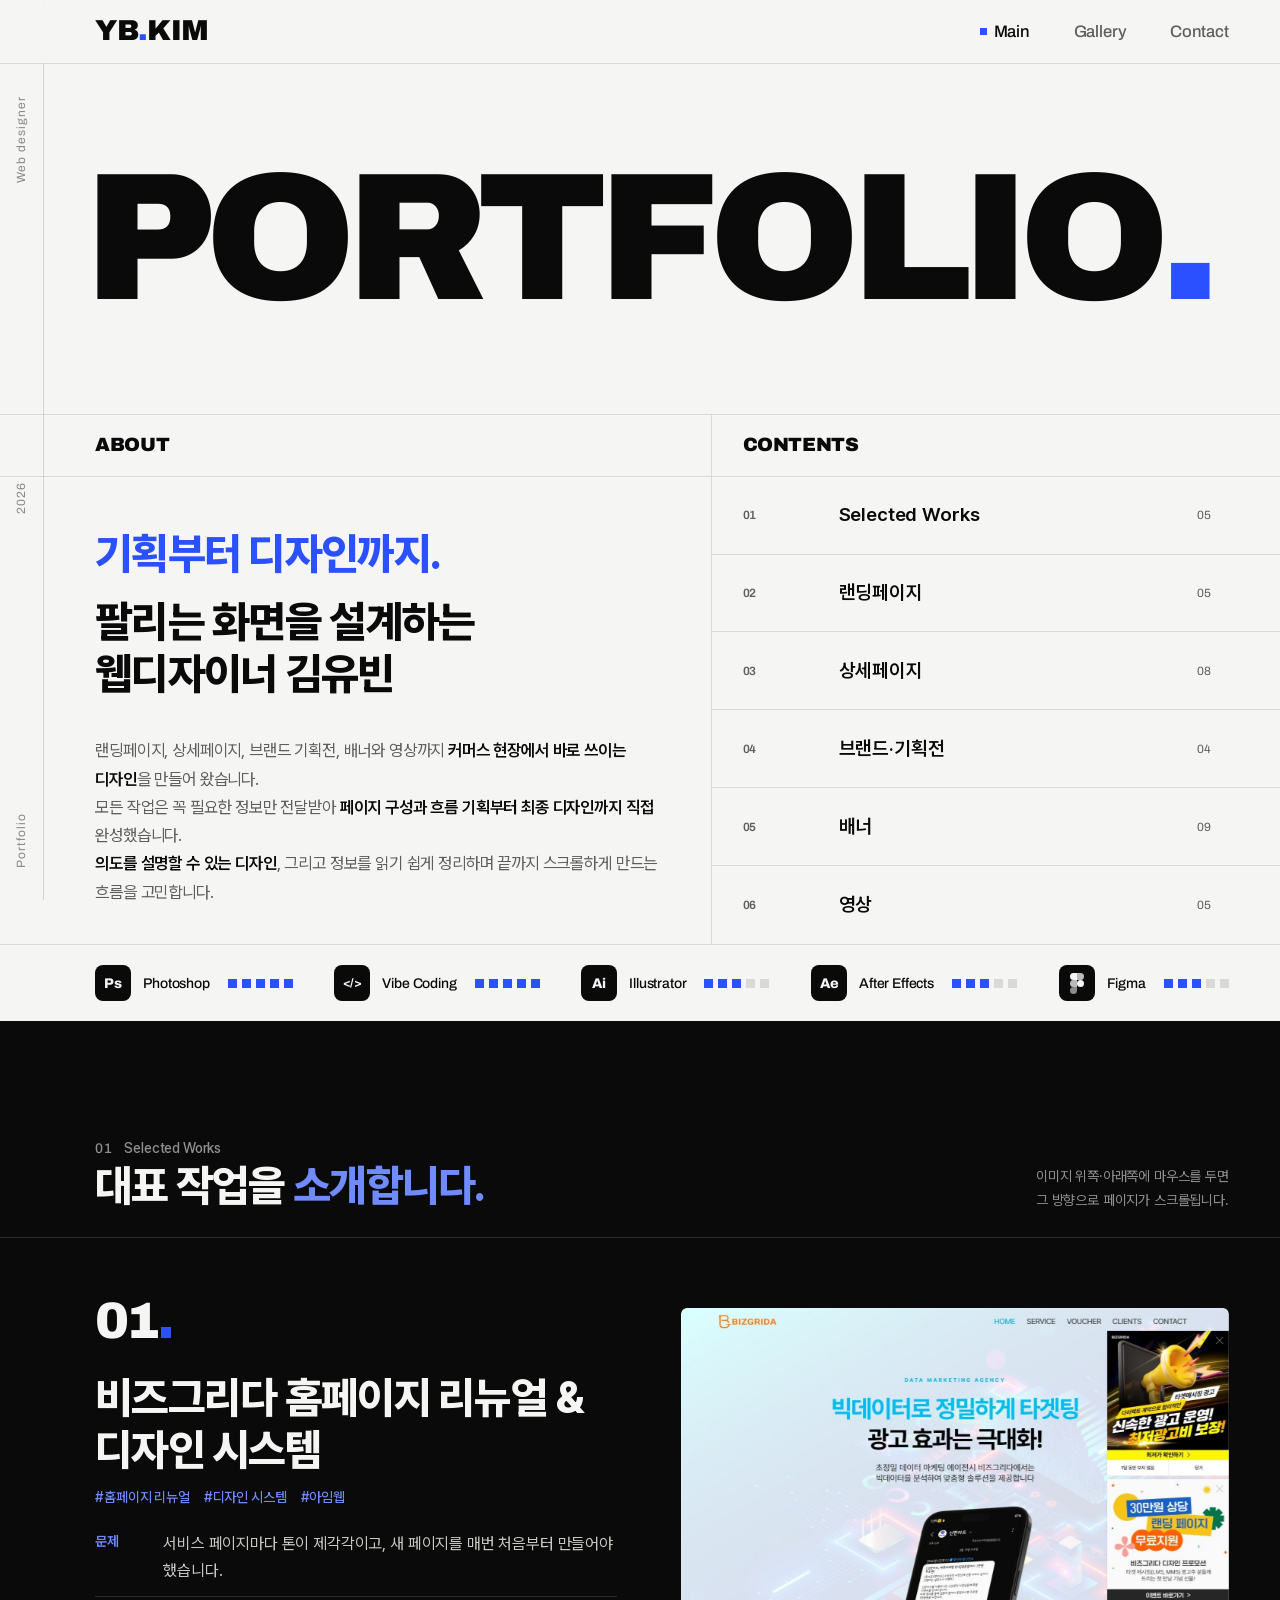
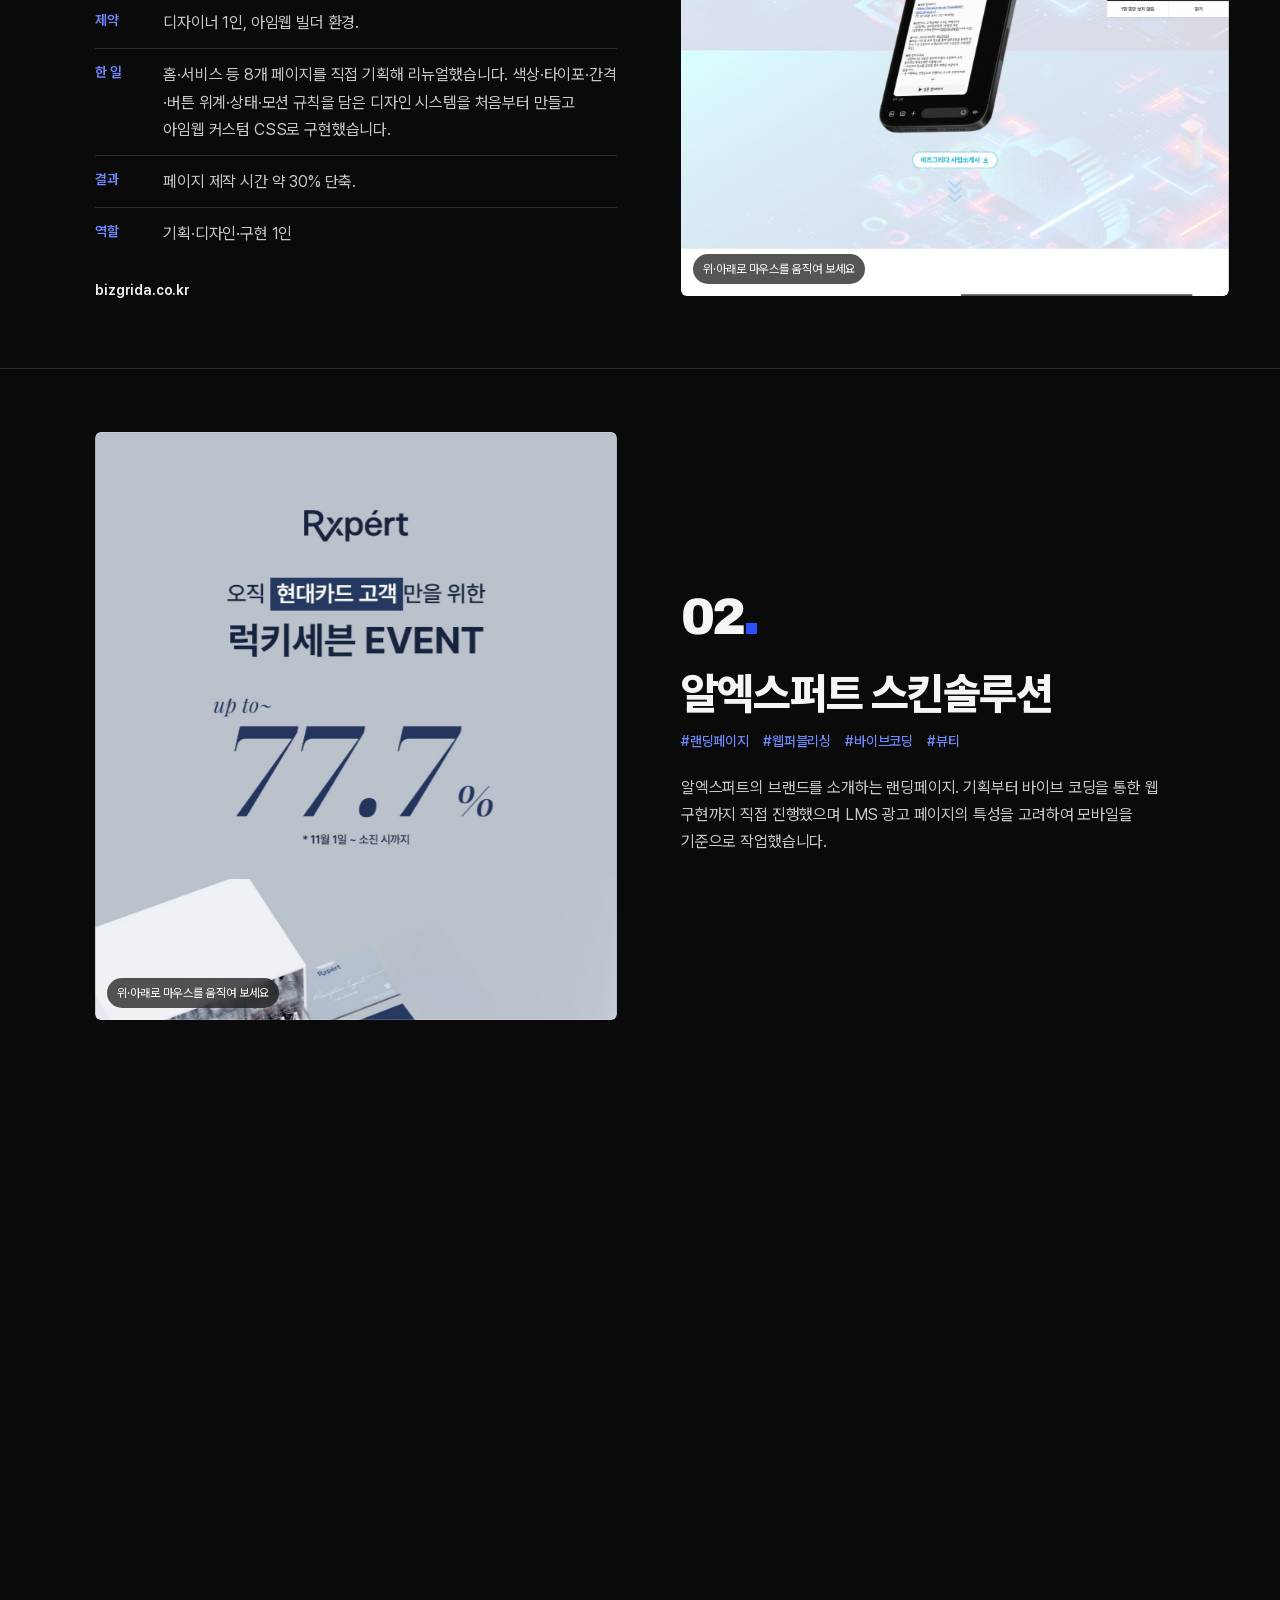
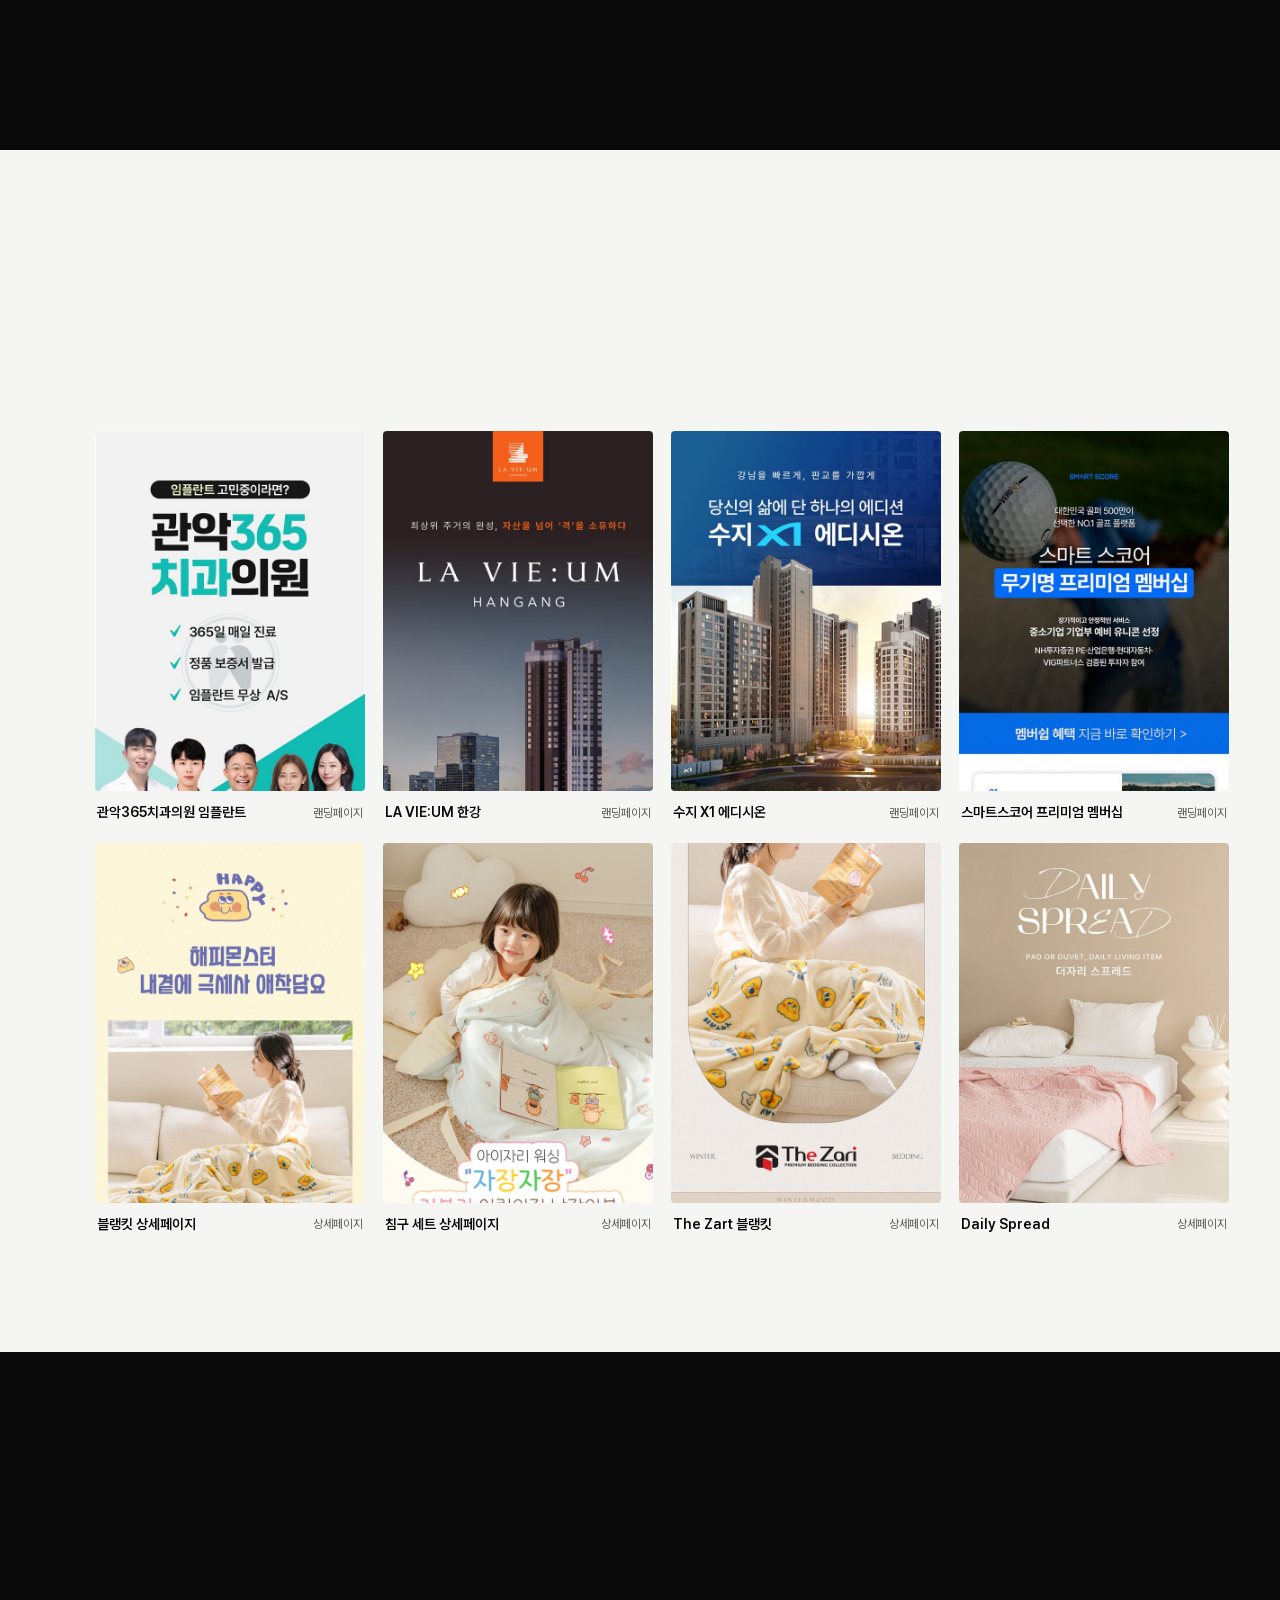
==== index.html @ 86c72599 "Allerbric description edit Co-Authored-By: Claude Opus 5.5 <noreply@anthropic.com>" ====
<!doctype html>
<html lang="ko">
<head>
  <meta charset="utf-8">
  <meta name="viewport" content="width=device-width, initial-scale=1">
  <title>김유빈 포트폴리오</title>
  <meta name="description" content="웹디자이너 김유빈의 포트폴리오 — 상세페이지, 기획전, 브랜드 캠페인, 영상">
  <link rel="preconnect" href="https://fonts.googleapis.com">
  <link rel="preconnect" href="https://fonts.gstatic.com" crossorigin>
  <link href="https://fonts.googleapis.com/css2?family=Archivo:wght@500;600;800;900&display=swap" rel="stylesheet">
  <link rel="stylesheet" href="css/style.css?v=20261110090901">
</head>
<body>
  <div class="side" aria-hidden="true">
    <span>Web designer</span>
    <span data-year>2026</span>
    <span>Portfolio</span>
  </div>

  <header class="hd wrap">
    <a class="logo" href="index.html">YB<i>.</i>KIM</a>
    <nav class="nav">
      <a href="index.html" aria-current="page">Main</a>
      <a href="gallery.html">Gallery</a>
      <a href="contact.html">Contact</a>
    </nav>
  </header>

  <main>
    <section class="hero wrap">
      <h1 class="hero-word">PORTFOLIO<span class="dot">.</span></h1>
      <div class="hero-foot">
        <div class="intro">
          <p class="col-head">ABOUT</p>
          <h2 class="intro-name"><span class="hl intro-lead">기획부터 디자인까지.</span>팔리는 화면을 설계하는<br>웹디자이너 김유빈</h2>
          <p class="intro-text"><span class="ln">랜딩페이지, 상세페이지, 브랜드 기획전, 배너와 영상까지 <br class="m-br"><strong>커머스 현장에서 바로 쓰이는 디자인</strong>을 만들어 왔습니다.</span><span class="ln ln-gap">모든 작업은 꼭 필요한 정보만 전달받아 <br class="m-br"><strong>페이지 구성과 흐름 기획부터 최종 디자인까지 직접</strong> 완성했습니다.</span><span class="ln ln-gap"><strong>의도를 설명할 수 있는 디자인</strong>, 그리고 정보를 읽기 쉽게 정리하며 <br class="m-br">끝까지 스크롤하게 만드는 흐름을 고민합니다.</span></p>
        </div>
        <nav class="contents" aria-label="목차">
          <h2 class="col-head">CONTENTS</h2>
          <ol>
            <li><a href="#works"><span class="n">01</span><span class="t">Selected Works</span><span class="c" data-count="featured">04</span></a></li>
            <li><a href="gallery.html#landing"><span class="n">02</span><span class="t">랜딩페이지</span><span class="c" data-count="landing">05</span></a></li>
            <li><a href="gallery.html#detail"><span class="n">03</span><span class="t">상세페이지</span><span class="c" data-count="detail">08</span></a></li>
            <li><a href="gallery.html#brand"><span class="n">04</span><span class="t">브랜드·기획전</span><span class="c" data-count="brand">07</span></a></li>
            <li><a href="gallery.html#banner"><span class="n">05</span><span class="t">배너</span><span class="c" data-count="banner">09</span></a></li>
            <li><a href="gallery.html#video"><span class="n">06</span><span class="t">영상</span><span class="c" data-count="video">05</span></a></li>
          </ol>
        </nav>
      </div>
      <ul class="skills" aria-label="역량">
        <li>
          <span class="sk-icon">Ps</span>
          <span class="sk-name">Photoshop</span>
          <span class="sk-dots" role="img" aria-label="5점 만점에 5점" data-level="5"></span>
        </li>
        <li>
          <span class="sk-icon sk-code" aria-hidden="true">&lt;/&gt;</span>
          <span class="sk-name">Vibe Coding</span>
          <span class="sk-dots" role="img" aria-label="5점 만점에 5점" data-level="5"></span>
        </li>
        <li>
          <span class="sk-icon">Ai</span>
          <span class="sk-name">Illustrator</span>
          <span class="sk-dots" role="img" aria-label="5점 만점에 3점" data-level="3"></span>
        </li>
        <li>
          <span class="sk-icon">Ae</span>
          <span class="sk-name">After Effects</span>
          <span class="sk-dots" role="img" aria-label="5점 만점에 3점" data-level="3"></span>
        </li>
        <li>
          <span class="sk-icon sk-figma" aria-hidden="true"><svg viewBox="0 0 38 57" width="14" height="21" fill="currentColor"><path d="M19 28.5a9.5 9.5 0 1 1 19 0 9.5 9.5 0 0 1-19 0z"/><path fill-opacity=".55" d="M0 47.5A9.5 9.5 0 0 1 9.5 38H19v9.5a9.5 9.5 0 1 1-19 0z"/><path fill-opacity=".75" d="M19 0v19h9.5a9.5 9.5 0 1 0 0-19H19z"/><path d="M0 9.5A9.5 9.5 0 0 0 9.5 19H19V0H9.5A9.5 9.5 0 0 0 0 9.5z"/><path fill-opacity=".75" d="M0 28.5A9.5 9.5 0 0 0 9.5 38H19V19H9.5A9.5 9.5 0 0 0 0 28.5z"/></svg></span>
          <span class="sk-name">Figma</span>
          <span class="sk-dots" role="img" aria-label="5점 만점에 3점" data-level="3"></span>
        </li>
      </ul>
    </section>

    <section class="works dark wrap" id="works">
      <div class="works-head">
        <div>
          <p class="label"><span class="en">01</span>Selected Works</p>
          <h2 class="title">대표 작업을 <span class="hl">소개합니다.</span></h2>
        </div>
        <p>이미지 위쪽·아래쪽에 마우스를 두면<br>그 방향으로 페이지가 스크롤됩니다.</p>
      </div>
      <div id="featured"></div>
    </section>

    <section class="more wrap">
      <div class="more-head">
        <div>
          <p class="label"><span class="en">02</span>More Works</p>
          <h2 class="title"><span class="hl">더 많은</span> 작업</h2>
        </div>
        <a class="link-arrow" href="gallery.html">갤러리 전체 보기</a>
      </div>
      <div class="grid" id="more-grid"></div>
    </section>
  </main>

  <footer class="ft dark wrap">
    <p class="label"><span class="en">03</span>Contact</p>
    <p class="ft-word"><a href="contact.html">LET'S TALK<span class="hl">.</span></a></p>
    <div class="ft-row">
      <span>© <span data-year>2026</span> Kim Yubin</span>
      <span><a href="mailto:hatbean0205@naver.com">hatbean0205@naver.com</a> ｜ <a href="tel:01079370994">010-7937-0994</a></span>
    </div>
  </footer>

  <script src="js/works.js?v=20261110090901"></script>
  <script src="js/main.js?v=20261110090901"></script>
</body>
</html>
---- css/style.css ----
/* ─────────────────────────────────────────
   YB.KIM Portfolio
   ───────────────────────────────────────── */
:root {
  --paper: #f5f5f4;
  --paper-2: #e8e8e7;
  --ink: #0a0a0a;
  --ink-2: #5e5e5e;
  --line: #d9d9d7;
  --dark: #0a0a0a;
  --dark-2: #1a1a1a;
  --dark-line: #2c2c2c;
  --on-dark: #f5f5f4;
  --on-dark-2: #8f8f8f;
  --accent: #2b50ff;      /* 파랑: 배경·도형 */
  --accent-ink: #2b50ff;  /* 파랑: 밝은 바탕 위 글자 */
  --accent-lt: #6f8bff;   /* 파랑: 검정 바탕 위 글자 */
  --on-accent: #ffffff;

  --gutter: clamp(16px, 4vw, 56px);
  --side: 44px; /* 세로 라벨 영역 */
  --max: 1440px;

  /* 글자 크기 9단계 (Display는 .hero-word가 화면 폭에 맞춤) */
  --fs-d2: clamp(44px, 10vw, 160px);  /* Display 2: 갤러리·컨택 타이틀, 푸터 */
  --fs-h1: clamp(32px, 3.4vw, 48px);  /* H1: 소개 문구, 대표작 제목, 컨택 문구 */
  --fs-h2: clamp(24px, 2.4vw, 32px);  /* H2: 섹션 타이틀 */
  --fs-h3: clamp(18px, 1.5vw, 20px);  /* H3: 목차 제목, 연락처 값, 로고 */
  --fs-bl: clamp(16px, 1.3vw, 18px);  /* Body L: 메뉴, 갤러리 탭 */
  --fs-b: 16px;                       /* Body: 본문 */
  --fs-s: 14px;                       /* Small: 카드 제목, 목차, 역량, 버튼, 태그 */
  --fs-c: 12px;                       /* Caption: 라벨, 카테고리, 번호, 배지 */

  --f-ko: 'Pretendard Variable', 'Pretendard Local', Pretendard, -apple-system, 'Apple SD Gothic Neo', 'Malgun Gothic', sans-serif;
  --f-en: 'Archivo', 'Pretendard Variable', sans-serif;
}

@font-face {
  font-family: 'Pretendard Local';
  src: url('../assets/fonts/PretendardVariable.woff2') format('woff2-variations');
  font-weight: 45 920;
  font-display: swap;
}

*, *::before, *::after { box-sizing: border-box; }
html { -webkit-text-size-adjust: 100%; scroll-behavior: smooth; }
body {
  margin: 0;
  background: var(--paper);
  color: var(--ink);
  font-family: var(--f-ko);
  font-size: var(--fs-b);
  line-height: 1.7;
  letter-spacing: -0.01em;
  word-break: keep-all;
  -webkit-font-smoothing: antialiased;
  overflow-x: hidden;
}
img, video { display: block; max-width: 100%; }
a { color: inherit; text-decoration: none; }
button { font: inherit; color: inherit; background: none; border: 0; padding: 0; cursor: pointer; }
::selection { background: var(--accent); color: var(--on-accent); }

.en { font-family: var(--f-en); }
.hl { color: var(--accent-ink); }
.dark .hl, .is-dark .hl { color: var(--accent-lt); }

/* ── 세로 사이드 라벨 ── */
.side {
  position: fixed; top: 0; bottom: 0; left: 0; width: var(--side);
  display: flex; flex-direction: column; justify-content: space-between; align-items: center;
  padding: 96px 0 32px;
  font-family: var(--f-en); font-size: var(--fs-c); letter-spacing: .08em; color: #8a8984;
  border-right: 1px solid rgba(138, 137, 132, .3);
  z-index: 40; pointer-events: none;
}
.side span { writing-mode: vertical-rl; transform: rotate(180deg); white-space: nowrap; }
@media (max-width: 900px) { .side { display: none; } :root { --side: 0px; } }

.wrap { padding-left: calc(var(--side) + var(--gutter)); padding-right: var(--gutter); overflow-x: clip; }
.hd.wrap { overflow-x: visible; }

/* ── 헤더 ── */
.hd {
  position: sticky; top: env(safe-area-inset-top, 0px); z-index: 50;
  display: flex; align-items: center; justify-content: space-between;
  height: 64px;
  background: color-mix(in srgb, var(--paper) 86%, transparent);
  backdrop-filter: blur(10px);
  border-bottom: 1px solid var(--line);
}
.logo { font-family: var(--f-en); font-weight: 900; font-size: calc(var(--fs-h3) * 1.5); line-height: 1; letter-spacing: -0.02em; }
.logo i { font-style: normal; color: var(--accent-ink); }
.nav { display: flex; gap: clamp(20px, 3.4vw, 48px); font-family: var(--f-en); font-size: var(--fs-bl); font-weight: 500; }
.nav a { display: inline-flex; align-items: center; gap: 7px; padding: 4px 0; color: var(--ink-2); transition: color .2s; }
.nav a:hover, .nav a[aria-current] { color: var(--ink); }
.nav a[aria-current]::before {
  content: ''; width: 7px; height: 7px; flex: none;
  border-radius: 0; background: var(--accent);
}

/* ── 공통 섹션 라벨 ── */
.label {
  display: flex; align-items: baseline; gap: 12px;
  font-size: var(--fs-s); font-weight: 500; color: var(--ink-2); margin: 0 0 2px;
}
.label .en { font-weight: 500; letter-spacing: .04em; }
.title { font-size: var(--fs-h1); font-weight: 800; line-height: 1.2; margin: 0; letter-spacing: -0.04em; }

/* ── HERO ── */
/* PORTFOLIO. 위 여백 = 아래(소개 구간) 여백 */
.hero { --hf-pad: clamp(56px, 8vw, 120px); --hf-pad-b: clamp(32px, 3vw, 48px); padding-top: var(--hf-pad); padding-bottom: 0; }
.hero-word {
  font-family: var(--f-en); font-weight: 900;
  /* 컨테이너 폭에 'PORTFOLIO.'가 꽉 차도록 */
  font-size: min(calc((100vw - var(--side) - 2 * var(--gutter)) / 6.25), 300px);
  line-height: .8; letter-spacing: -0.055em;
  margin: 0 0 0 -0.06em;
  white-space: nowrap;
}
.hero-word .dot { color: var(--accent); }
/* 역량 */
/* 히어로 맨 아래, 선은 화면 양끝까지 (wrap 여백만큼 바깥으로) */
.skills {
  list-style: none;
  margin: 0 calc(-1 * var(--gutter)) 0 calc(-1 * (var(--side) + var(--gutter)));
  padding: 20px var(--gutter) 20px calc(var(--side) + var(--gutter));
  display: flex; flex-wrap: wrap; justify-content: space-between; gap: 16px clamp(24px, 3vw, 48px);
  border-top: 1px solid var(--line);
}
.skills li { display: flex; align-items: center; gap: 12px; min-width: 0; }
.sk-icon {
  flex: none; width: 36px; height: 36px; border-radius: 8px;
  display: grid; place-items: center;
  font-family: var(--f-en); font-weight: 800; font-size: var(--fs-s); letter-spacing: -0.02em;
  background: var(--ink); color: var(--paper);
}
.sk-code { font-size: var(--fs-c); }
.sk-figma svg { width: 14px; height: 21px; }
.sk-name { font-family: var(--f-en); font-size: var(--fs-s); font-weight: 500; white-space: nowrap; }
.sk-dots { margin-left: 6px; display: flex; gap: 5px; }
.sk-dots i { width: 9px; height: 9px; border-radius: 0; background: var(--line); }
.sk-dots i.on { background: var(--accent); }
@media (max-width: 700px) {
  .skills { flex-direction: column; }
  .sk-dots { margin-left: auto; }
}

.hero-foot {
  --hf-gap: clamp(24px, 5vw, 80px);
  --hf-pad: clamp(56px, 8vw, 120px);
  --hf-pad-b: clamp(32px, 3vw, 48px);
  display: grid; grid-template-columns: 1.2fr 1fr; gap: var(--hf-gap);
  padding: var(--hf-pad) 0 var(--hf-pad-b);
}
.intro-name { font-size: var(--fs-h1); font-weight: 800; line-height: 1.2; letter-spacing: -0.04em; margin: 0 0 36px; }
.intro-name small { display: block; font-family: var(--f-en); font-size: .42em; font-weight: 500; letter-spacing: 0; color: var(--ink-2); margin-top: 8px; }
.intro p { margin: 0; max-width: 34em; color: var(--ink-2); }
/* About · Contents: 같은 제목, 같은 높이, 내용은 아래 정렬 */
.intro, .contents { display: flex; flex-direction: column; }
.intro .intro-name { margin-top: auto; }
.hero-foot .col-head {
  font-family: var(--f-en); font-weight: 900; font-size: var(--fs-h3); letter-spacing: -0.02em;
  margin: 0 0 clamp(32px, 4vw, 56px); padding-top: 14px; padding-bottom: 14px;
  border-top: 1px solid var(--line); border-bottom: 1px solid var(--line); color: var(--ink);
}
.hero-foot .intro .col-head { max-width: none; margin-left: calc(-1 * (var(--side) + var(--gutter))); padding-left: calc(var(--side) + var(--gutter)); margin-right: calc(-1 * var(--hf-gap)); }
.hero-foot .contents .col-head { margin-right: calc(-1 * var(--gutter)); padding-right: var(--gutter); margin-bottom: 0; }
.intro p strong { color: var(--ink); font-weight: 600; }
.intro-name .intro-lead { display: block; margin-bottom: 16px; }
.intro .intro-text { font-size: var(--fs-bl); line-height: 1.7; max-width: none; }
.intro-text .ln { display: block; }
.intro-text .m-br { display: none; }

.contents { align-self: stretch; position: relative; margin-bottom: calc(-1 * var(--hf-pad-b)); }
/* 두 칸 사이 세로선: 제목 줄 위 선부터 역량 줄 선까지 */
.contents::before {
  content: ""; position: absolute; top: 0; bottom: 0;
  left: calc(-1 * var(--hf-gap) / 2); border-left: 1px solid var(--line);
}
/* 목차는 제목 줄 바로 아래부터 역량 줄까지 칸을 꽉 채움 */
.contents ol { list-style: none; margin: 0 0 0 calc(-1 * var(--hf-gap) / 2); padding: 0; flex: 1; display: flex; flex-direction: column; }
.contents li { flex: 1; display: flex; }
.contents li a { flex: 1; }
.contents li:last-child a { border-bottom: 0; }
.contents li a {
  display: grid; grid-template-columns: 96px 1fr auto; align-items: center;
  padding: 14px 0 14px calc(var(--hf-gap) / 2); border-bottom: 1px solid var(--line);
  transition: padding .25s;
}
.contents li a:hover { padding-left: calc(var(--hf-gap) / 2 + 8px); }
.contents li a:hover .n { color: var(--accent-ink); }
.contents .n { font-family: var(--f-en); font-weight: 600; font-size: var(--fs-c); color: var(--ink-2); }
.contents .t { font-size: var(--fs-h3); font-weight: 600; }
.contents .c { font-family: var(--f-en); font-size: var(--fs-c); color: var(--ink-2); }

/* ── SELECTED WORKS (dark) ── */
.dark { background: var(--dark); color: var(--on-dark); }
.dark .label { color: var(--on-dark-2); }
.works { padding-top: clamp(64px, 9vw, 128px); padding-bottom: clamp(64px, 9vw, 128px); }
.works-head { display: flex; justify-content: space-between; align-items: end; gap: 24px; margin-bottom: 24px; }
.works-head .title { color: var(--on-dark); }
.works-head p { margin: 0; color: var(--on-dark-2); font-size: var(--fs-s); text-align: right; }

.feat {
  display: grid; grid-template-columns: 1fr 1.05fr; gap: clamp(24px, 5vw, 88px); align-items: center;
  position: relative;
  padding: clamp(40px, 5vw, 64px) 0;
}
/* 구역 구분선: wrap 여백을 넘어 화면 양끝까지 */
.feat::before, .ft-row::before {
  content: ''; position: absolute; top: 0;
  left: calc(-1 * (var(--side) + var(--gutter))); right: calc(-1 * var(--gutter));
  border-top: 1px solid var(--dark-line);
}
.feat:nth-child(even) .feat-media { order: -1; }
/* 번호: PORTFOLIO. 와 같은 글꼴 + 파랑 네모 점 */
.feat-no {
  font-family: var(--f-en); font-weight: 900; font-size: clamp(40px, 4vw, 64px);
  line-height: .8; letter-spacing: -0.055em; color: var(--on-dark);
  margin-bottom: 30px;
}
.feat-no::after {
  content: ""; display: inline-block; width: .2em; height: .2em; margin-left: .06em;
  background: var(--accent);
}
.feat h3 { font-size: var(--fs-h1); font-weight: 800; line-height: 1.2; letter-spacing: -0.04em; margin: 0 0 10px; }
.feat-desc { margin: 0; color: #c9c8c2; max-width: 30em; }
/* 케이스 스터디: 항목 이름 + 내용 */
.case { margin: 0; max-width: 34em; }
.case > div { display: grid; grid-template-columns: 56px minmax(0, 1fr); gap: 12px; padding: 12px 0; border-top: 1px solid var(--dark-line); }
.case > div:first-child { border-top: 0; padding-top: 0; }
.case dt { font-size: var(--fs-s); font-weight: 600; color: var(--accent-lt); line-height: 1.7; }
.case dd { margin: 0; color: #c9c8c2; }
.case-link { margin-top: 20px; color: var(--on-dark); }
.feat-media.is-empty { cursor: default; }
.feat-media.is-empty::after { content: none; }
.tags { display: flex; flex-wrap: wrap; gap: 4px 14px; margin: 0 0 20px; padding: 0; list-style: none; }
.tags li { font-size: var(--fs-s); font-weight: 500; color: var(--accent-lt); }
.tags li::before { content: '#'; }
.btn-view {
  display: inline-flex; align-items: center; gap: 10px;
  font-family: var(--f-en); font-weight: 600; font-size: var(--fs-s);
  padding: 12px 20px; border-radius: 99px;
  background: var(--on-dark); color: var(--dark);
  transition: background .2s, gap .2s;
}
.btn-view:hover { background: var(--accent); color: var(--on-accent); gap: 16px; }

/* 긴 상세페이지 미리보기: 마우스 위치에 따라 위/아래로 스크롤 (main.js) */
.feat-media {
  position: relative; display: block; width: 100%;
  height: clamp(420px, 46vw, 660px);
  overflow: hidden; border-radius: 6px;
  background: var(--dark-2);
  cursor: zoom-in;
}
/* 어두운 작업도 검정 배경과 구분되게 얇은 테두리 */
.feat-media::before {
  content: ''; position: absolute; inset: 0; z-index: 1; pointer-events: none;
  border: 1px solid rgba(255, 255, 255, .16); border-radius: inherit;
}
.feat-media img { width: 100%; height: auto; will-change: transform; }
.feat-media::after {
  content: '위·아래로 마우스를 움직여 보세요';
  position: absolute; left: 12px; bottom: 12px;
  font-size: var(--fs-c); padding: 5px 10px; border-radius: 99px;
  background: rgba(20, 20, 20, .72); color: #fff; backdrop-filter: blur(4px);
  transition: opacity .3s;
}
.feat-media:hover::after { opacity: 0; }
@media (hover: none) { .feat-media::after { content: '탭해서 전체 보기'; } }

/* ── 갤러리 미리보기 / 공통 그리드 ── */
.more { padding-top: clamp(64px, 9vw, 120px); padding-bottom: clamp(64px, 9vw, 120px); }
/* 대표 작업과 같은 리듬: 제목 → 24px → 화면 끝까지 선 → 콘텐츠 */
.more-head { position: relative; display: flex; justify-content: space-between; align-items: end; gap: 24px; padding-bottom: 24px; margin-bottom: clamp(40px, 5vw, 64px); }
.more-head::after {
  content: ''; position: absolute; bottom: 0;
  left: calc(-1 * (var(--side) + var(--gutter))); right: calc(-1 * var(--gutter));
  border-top: 1px solid var(--line);
}
.link-arrow { display: inline-flex; gap: 8px; font-size: var(--fs-s); font-weight: 600; white-space: nowrap; transition: color .2s; }
.link-arrow:hover { color: var(--accent-ink); }

.grid { display: grid; grid-template-columns: repeat(4, minmax(0, 1fr)); gap: clamp(10px, 1.4vw, 20px); }
@media (max-width: 1100px) { .grid { grid-template-columns: repeat(3, minmax(0, 1fr)); } }
@media (max-width: 700px) { .grid { grid-template-columns: repeat(2, minmax(0, 1fr)); } .card-meta span { display: none; } }

.card { display: block; text-align: left; width: 100%; }
.card-img {
  position: relative; aspect-ratio: 3 / 4; overflow: hidden; border-radius: 4px;
  background: var(--paper-2);
}
.card-img img { width: 100%; height: 100%; object-fit: cover; object-position: top; transition: transform .6s cubic-bezier(.2, .7, .2, 1); }
.card.is-video .card-img img { object-position: center; }
.card:hover .card-img img { transform: scale(1.04); }
.card-play {
  position: absolute; inset: 0; margin: auto; width: 54px; height: 54px; border-radius: 50%;
  display: grid; place-items: center; background: var(--accent); color: var(--on-accent);
}
.card-play svg { width: 18px; margin-left: 3px; }
.card-meta { display: flex; justify-content: space-between; gap: 8px; padding: 10px 2px 0; font-size: var(--fs-s); }
.card-meta b { font-weight: 600; overflow: hidden; text-overflow: ellipsis; white-space: nowrap; }
.card-meta span { color: var(--ink-2); white-space: nowrap; font-size: var(--fs-c); align-self: center; }

/* ── 페이지 타이틀 (갤러리/컨택) ── */
.page-hd { display: flex; flex-wrap: wrap; justify-content: space-between; align-items: flex-end; gap: 16px 24px; padding-top: clamp(40px, 6vw, 80px); padding-bottom: 24px; border-bottom: 1px solid var(--line); }
.page-word {
  font-family: var(--f-en); font-weight: 900;
  font-size: var(--fs-d2); line-height: .82; letter-spacing: -0.055em;
  margin: 0 0 0 -0.05em; white-space: nowrap;
}
.page-word .dot { color: var(--accent); }
.page-sub { display: flex; gap: 24px; font-size: var(--fs-s); line-height: 1.2; color: var(--ink-2); }

/* ── 필터 ── */
.filters {
  position: sticky; top: calc(64px + env(safe-area-inset-top, 0px)); z-index: 30;
  padding-top: 0; padding-bottom: 0;
  border-bottom: 1px solid var(--line); /* 화면 양끝까지 */
  background: color-mix(in srgb, var(--paper) 92%, transparent); backdrop-filter: blur(10px);
}
/* 밑줄 탭: 선은 콘텐츠 영역 끝까지 */
.tabs {
  display: flex;
  overflow-x: auto; scrollbar-width: none;
}
.tabs::-webkit-scrollbar { display: none; }
.tabs-inner { display: flex; gap: clamp(20px, 4vw, 48px); flex: 1 0 auto; }
.chip {
  position: relative; flex: none;
  padding: 10px 2px 13px;
  font-size: var(--fs-bl); font-weight: 400; color: #a3a3a1;
  transition: color .2s;
}
.chip::after {
  content: ''; position: absolute; left: 0; right: 0; bottom: -1px; height: 2px;
  background: var(--accent); transform: scaleX(0); transition: transform .25s;
}
.chip:hover { color: var(--ink); }
.chip[aria-pressed="true"] { color: var(--accent-ink); font-weight: 700; }
/* 선택된 탭: 앞에 파랑 네모점 */
.chip[aria-pressed="true"]::before { content: ""; display: inline-block; width: 7px; height: 7px; margin-right: 8px; vertical-align: middle; background: var(--accent); }
.chip[aria-pressed="true"]::after { transform: scaleX(1); }
.chip:focus-visible { outline: 2px solid var(--accent); outline-offset: 2px; border-radius: 2px; }
.gallery { padding-top: 28px; padding-bottom: clamp(64px, 9vw, 120px); }
.gallery .card { animation: rise .8s cubic-bezier(.2, .8, .2, 1) both; }
@keyframes rise { from { opacity: 0; transform: translateY(28px); } }

/* ── CONTACT ── */
.contact-body { display: grid; grid-template-columns: 1fr 1fr; gap: clamp(32px, 6vw, 96px); padding-top: clamp(48px, 7vw, 96px); padding-bottom: clamp(64px, 9vw, 128px); }
.contact-lead { font-size: var(--fs-h1); font-weight: 800; line-height: 1.2; letter-spacing: -0.04em; margin: 0 0 20px; }
.contact-list { list-style: none; margin: 0; padding: 0; border-top: 1px solid var(--ink); }
.contact-list li { display: grid; grid-template-columns: 96px 1fr auto; align-items: center; gap: 12px; padding: 20px 0; border-bottom: 1px solid var(--line); }
/* 목록 선도 화면 오른쪽 끝까지 (모바일은 양쪽 끝까지) */
.contents ol, .contact-list { margin-right: calc(-1 * var(--gutter)); }
.contents li a, .contact-list li { padding-right: var(--gutter); }
.contact-list .k { font-family: var(--f-en); font-size: var(--fs-c); color: var(--ink-2); }
.contact-list .v { font-size: var(--fs-h3); font-weight: 600; word-break: break-all; }
/* 목차와 같은 호버: 살짝 밀리고 파랑, 링크는 화살표 */
.contact-list li { transition: padding .25s; }
.contact-list li:hover { padding-left: 8px; }
.contact-list .k, .contact-list .v { transition: color .2s; }
.contact-list li:hover .k, .contact-list li:hover .v { color: var(--accent-ink); }
.contact-list a.v::after { content: " →"; opacity: 0; transition: opacity .25s; }
.contact-list li:hover a.v::after { opacity: 1; }
.copy {
  font-size: var(--fs-c); padding: 6px 12px; border-radius: 99px; border: 1px solid var(--line);
  transition: background .2s, border-color .2s;
}
.copy:hover { border-color: var(--ink); }
.copy.done { background: var(--accent); border-color: var(--accent); color: var(--on-accent); }

/* ── 푸터 ── */
.ft { padding-top: clamp(56px, 8vw, 112px); padding-bottom: 28px; }
.ft-word { font-family: var(--f-en); font-weight: 900; font-size: var(--fs-d2); line-height: .85; letter-spacing: -0.055em; margin: 0 0 0 -0.05em; white-space: nowrap; }
.ft-word a:hover { color: var(--accent-lt); }
.ft-row { position: relative; display: flex; flex-wrap: wrap; justify-content: space-between; gap: 12px 32px; margin-top: 40px; padding-top: 20px; font-size: var(--fs-c); color: var(--on-dark-2); }
.ft-row a:hover { color: var(--accent-lt); }

/* ── 뷰어 (전체 보기) ── */
.viewer {
  position: fixed; inset: 0; z-index: 100;
  display: none; flex-direction: column;
  background: rgba(10, 10, 10, .96); color: var(--on-dark);
}
.viewer.open { display: flex; }
.viewer-bar {
  flex: none; display: flex; align-items: center; justify-content: space-between; gap: 16px;
  height: 60px; padding: 0 var(--gutter); border-bottom: 1px solid var(--dark-line);
}
.viewer-title { font-weight: 600; overflow: hidden; text-overflow: ellipsis; white-space: nowrap; }
.viewer-title span { color: var(--on-dark-2); font-weight: 400; margin-left: 10px; font-size: var(--fs-c); }
.viewer-ctrl { display: flex; gap: 6px; flex: none; }
.viewer-ctrl button {
  width: 40px; height: 40px; border-radius: 50%; display: grid; place-items: center;
  border: 1px solid var(--dark-line); transition: background .2s, color .2s, border-color .2s;
}
.viewer-ctrl button:hover { background: var(--accent); border-color: var(--accent); color: var(--on-accent); }
.viewer-ctrl svg { width: 16px; height: 16px; }
.viewer-body { flex: 1; overflow-y: auto; overscroll-behavior: contain; padding: 32px var(--gutter) 64px; }
.viewer-body img { margin: 0 auto; width: 100%; max-width: min(860px, var(--nat, 860px)); height: auto; }
.viewer-body img + img { margin-top: 24px; }
.viewer-body img.is-long { max-width: min(380px, var(--nat, 380px)); cursor: zoom-in; }
.viewer-body img.is-long.zoomed { max-width: min(860px, var(--nat, 860px)); cursor: zoom-out; }
.viewer-body video { margin: auto; width: 100%; max-width: 1280px; max-height: calc(100vh - 140px); background: #000; }
.viewer-body.is-video { display: flex; align-items: center; }
.viewer-body.is-page { padding: 0; overflow: hidden; }
.viewer-body iframe { display: block; width: 100%; height: 100%; border: 0; background: #fff; }
body.lock { overflow: hidden; }

/* ── 인터랙션 ── */
/* 스크롤 진입 시 아래에서 올라오기 */
.motion [data-reveal] {
  opacity: 0; transform: translateY(28px);
  transition: opacity .8s ease, transform .9s cubic-bezier(.2, .8, .2, 1);
  transition-delay: var(--d, 0ms);
}
.motion [data-reveal].in { opacity: 1; transform: none; }
.motion .feat[data-reveal] .feat-media { clip-path: inset(12% 0 0 0 round 6px); transition: clip-path 1.1s cubic-bezier(.2, .8, .2, 1) .1s; }
.motion .feat[data-reveal].in .feat-media { clip-path: inset(0 0 0 0 round 6px); }

/* 역량 점: 나타날 때 하나씩 채워짐 */
.motion .skills[data-reveal] .sk-dots i.on { background: var(--line); transition: background .3s ease; }
.motion .skills[data-reveal].in .sk-dots i.on { background: var(--accent); transition-delay: calc(var(--i) * 110ms + 300ms); }
.motion .skills[data-reveal] .sk-icon { transition: transform .5s cubic-bezier(.3, 1.6, .5, 1); }
.skills li:hover .sk-icon { transform: rotate(-8deg) scale(1.08); }

/* 호버 규칙 통일: 글자는 파랑, 링크는 화살표가 나타남, 이미지는 살짝 확대 */
.card-meta b { transition: color .2s; }
.card:hover .card-meta b { color: var(--accent-ink); }

.contents li a::after, .link-arrow::after {
  content: '→'; opacity: 0; transform: translateX(-6px); transition: opacity .25s, transform .25s;
}
.contents li a::after { margin-left: 10px; grid-column: 4; }
.contents li a { grid-template-columns: 96px 1fr auto 18px; }
.contents li a:hover::after, .link-arrow:hover::after { opacity: 1; transform: none; }
.contents li a .t { transition: color .2s; }
.contents li a:hover .t { color: var(--accent-ink); }

/* 큰 영문 타이틀: 마우스 올리면 전체가 파랑 (LET'S TALK.와 같은 효과) */
.hero-word, .page-word { transition: color .3s; cursor: default; }
@media (hover: hover) {
  .hero-word:hover, .page-word:hover { color: var(--accent); }
/* 호버 시 점은 색 반전 */
.hero-word .dot, .page-word .dot { transition: color .3s; }
  .hero-word:hover .dot, .page-word:hover .dot { color: var(--ink); }
}

/* 위쪽 큰 타이틀: 처음 뜰 때 한 글자씩 올라옴 (호버 효과는 단어 전체 색만) */
.hero-word .ch, .page-word .ch { display: inline-block; }
.motion .hero-word .ch, .motion .page-word .ch {
  animation: chUp .9s cubic-bezier(.2, .8, .2, 1) both;
  animation-delay: calc(var(--i) * 55ms + 80ms);
}
@keyframes chUp { from { opacity: 0; transform: translateY(45%) rotate(4deg); } }

/* 푸터 LET'S TALK.: 글자에 마우스 올리면 그 글자만 살짝 튐 */
.ft-word .ch { display: inline-block; transition: transform .35s cubic-bezier(.3, 1.6, .5, 1), color .2s; }
.ft-word .ch:hover { transform: translateY(-10%); color: var(--accent-lt); transition-duration: .15s; }

/* 헤더: 스크롤하면 그림자 */
.hd { transition: box-shadow .3s; }
.hd.scrolled { box-shadow: 0 6px 24px -12px rgba(0, 0, 0, .18); }

/* 육각 번호: 대표작 호버 시 회전 */

/* ── 반응형 ── */
@media (max-width: 900px) {
  /* 모바일: 소개 문장 줄바꿈, 소개 → 역량 순서, 목차는 숨김 */
  .intro-text .m-br { display: inline; }
  .intro-text .ln-gap { margin-top: 1em; }
  .hero { display: flex; flex-direction: column; }
  .hero-foot { display: contents; }
  .hero .intro { order: 1; margin-top: var(--hf-pad); }
  .hero .skills { order: 2; margin-top: var(--hf-pad-b); }
  .hero .contents { display: none; }
  .contents::before { display: none; }
  .hero-foot, .contact-body { grid-template-columns: 1fr; }
  .contents ol, .contact-list { margin-left: calc(-1 * var(--gutter)); }
  .hero-foot .intro .col-head, .hero-foot .contents .col-head { margin-left: calc(-1 * var(--gutter)); margin-right: calc(-1 * var(--gutter)); padding-left: var(--gutter); padding-right: var(--gutter); }
  .contents li a, .contact-list li { padding-left: var(--gutter); }
  .contents li a:hover, .contact-list li:hover { padding-left: calc(var(--gutter) + 8px); }
  .feat { grid-template-columns: 1fr; }
  .feat:nth-child(even) .feat-media { order: 0; }
  .feat-media { height: 440px; }
  .feat-media.is-empty { height: 240px; }
  .works-head p { display: none; }
}
@media (max-width: 520px) {
  .nav { gap: 16px; }
  .logo { font-size: 24px; }
  .contact-list li { grid-template-columns: 1fr auto; }
  .contact-list .k { grid-column: 1 / -1; }
  .page-sub { flex-direction: column; gap: 4px; }
}
@media (prefers-reduced-motion: reduce) {
  *, *::before, *::after { animation: none !important; transition: none !important; scroll-behavior: auto !important; }
}
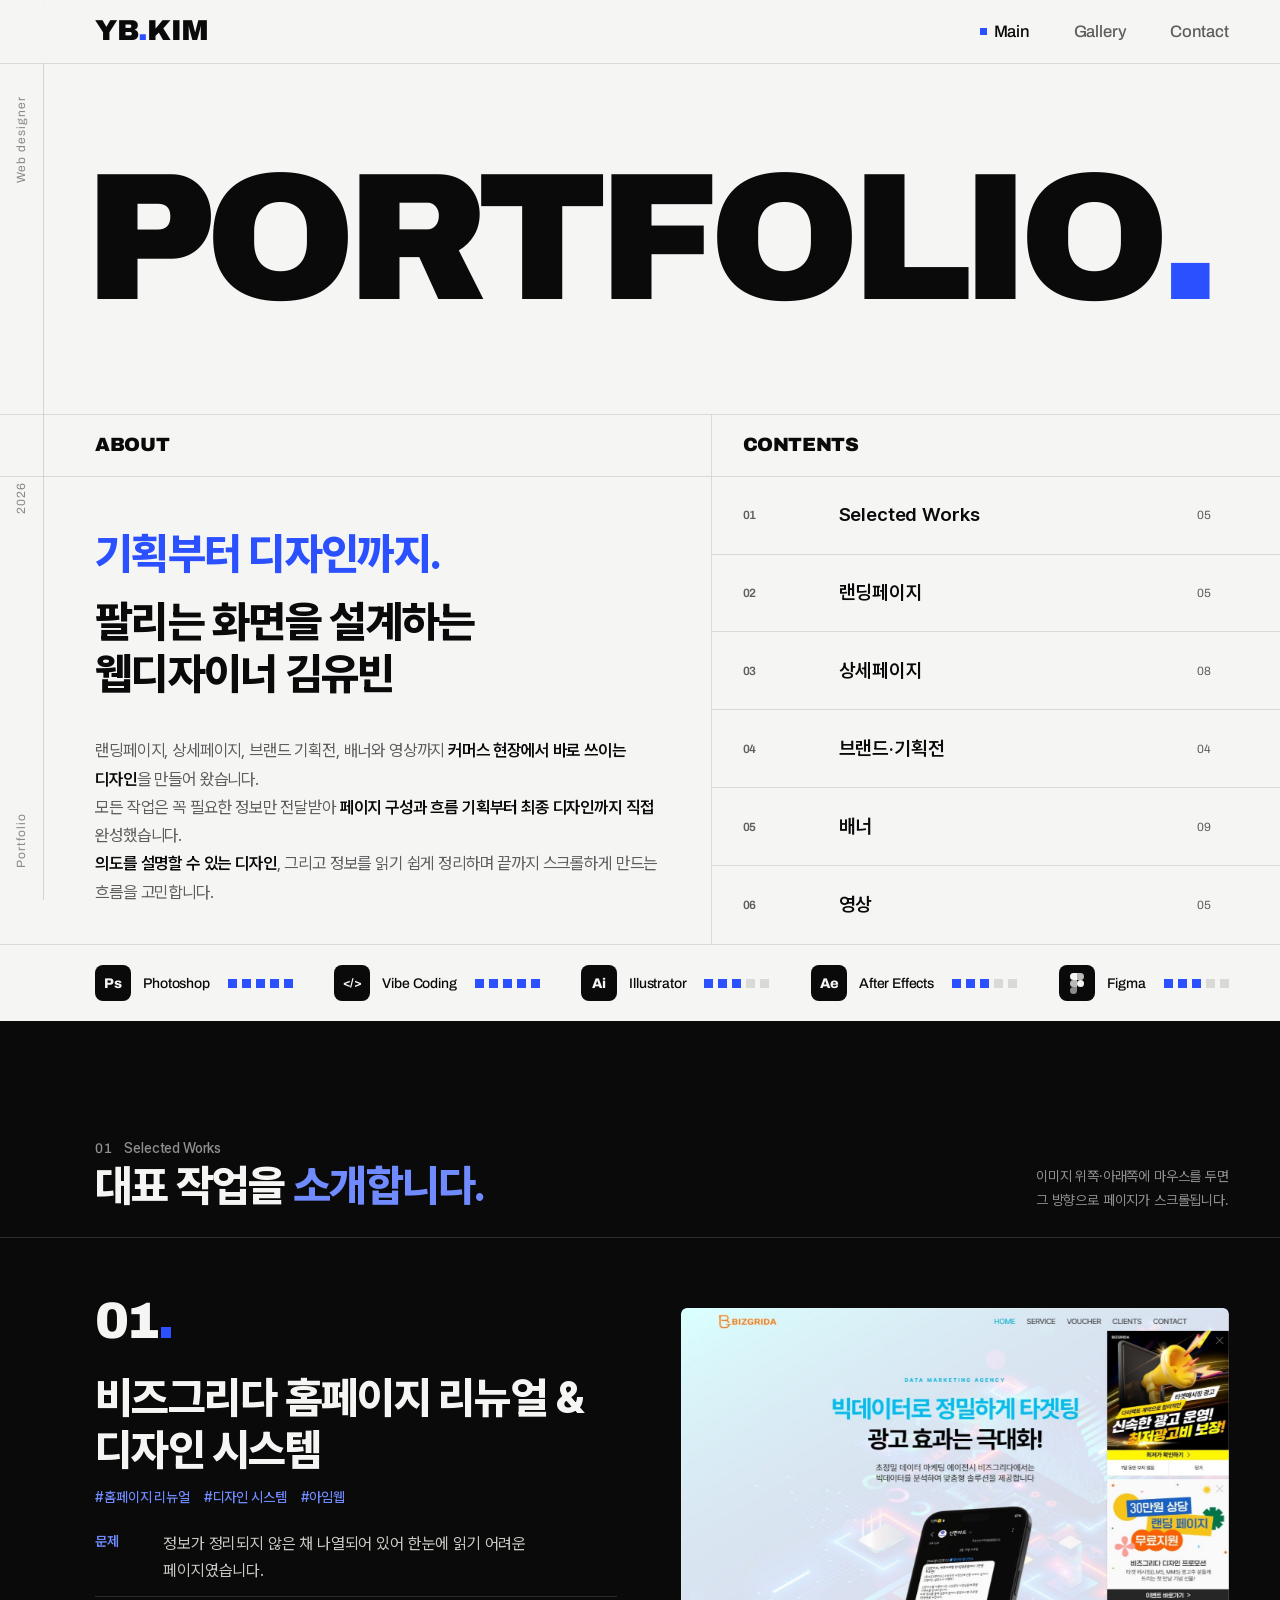
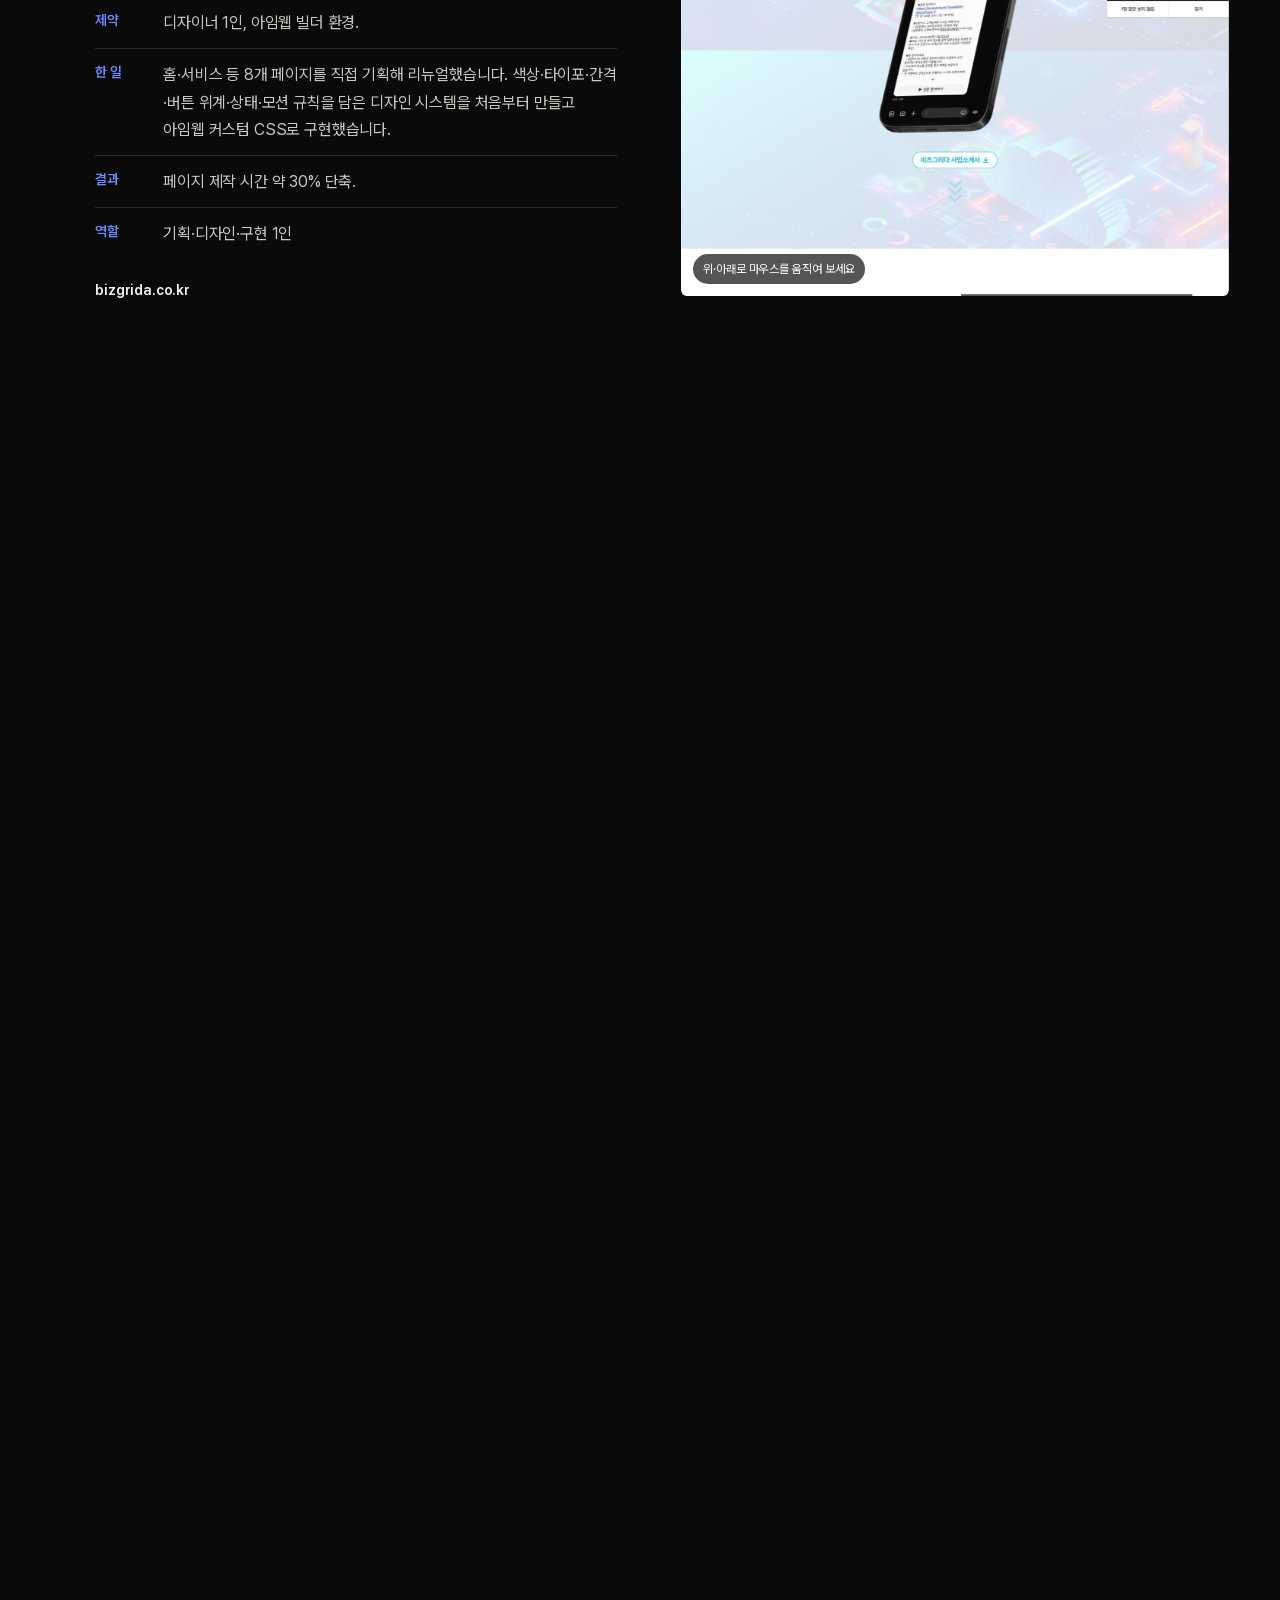
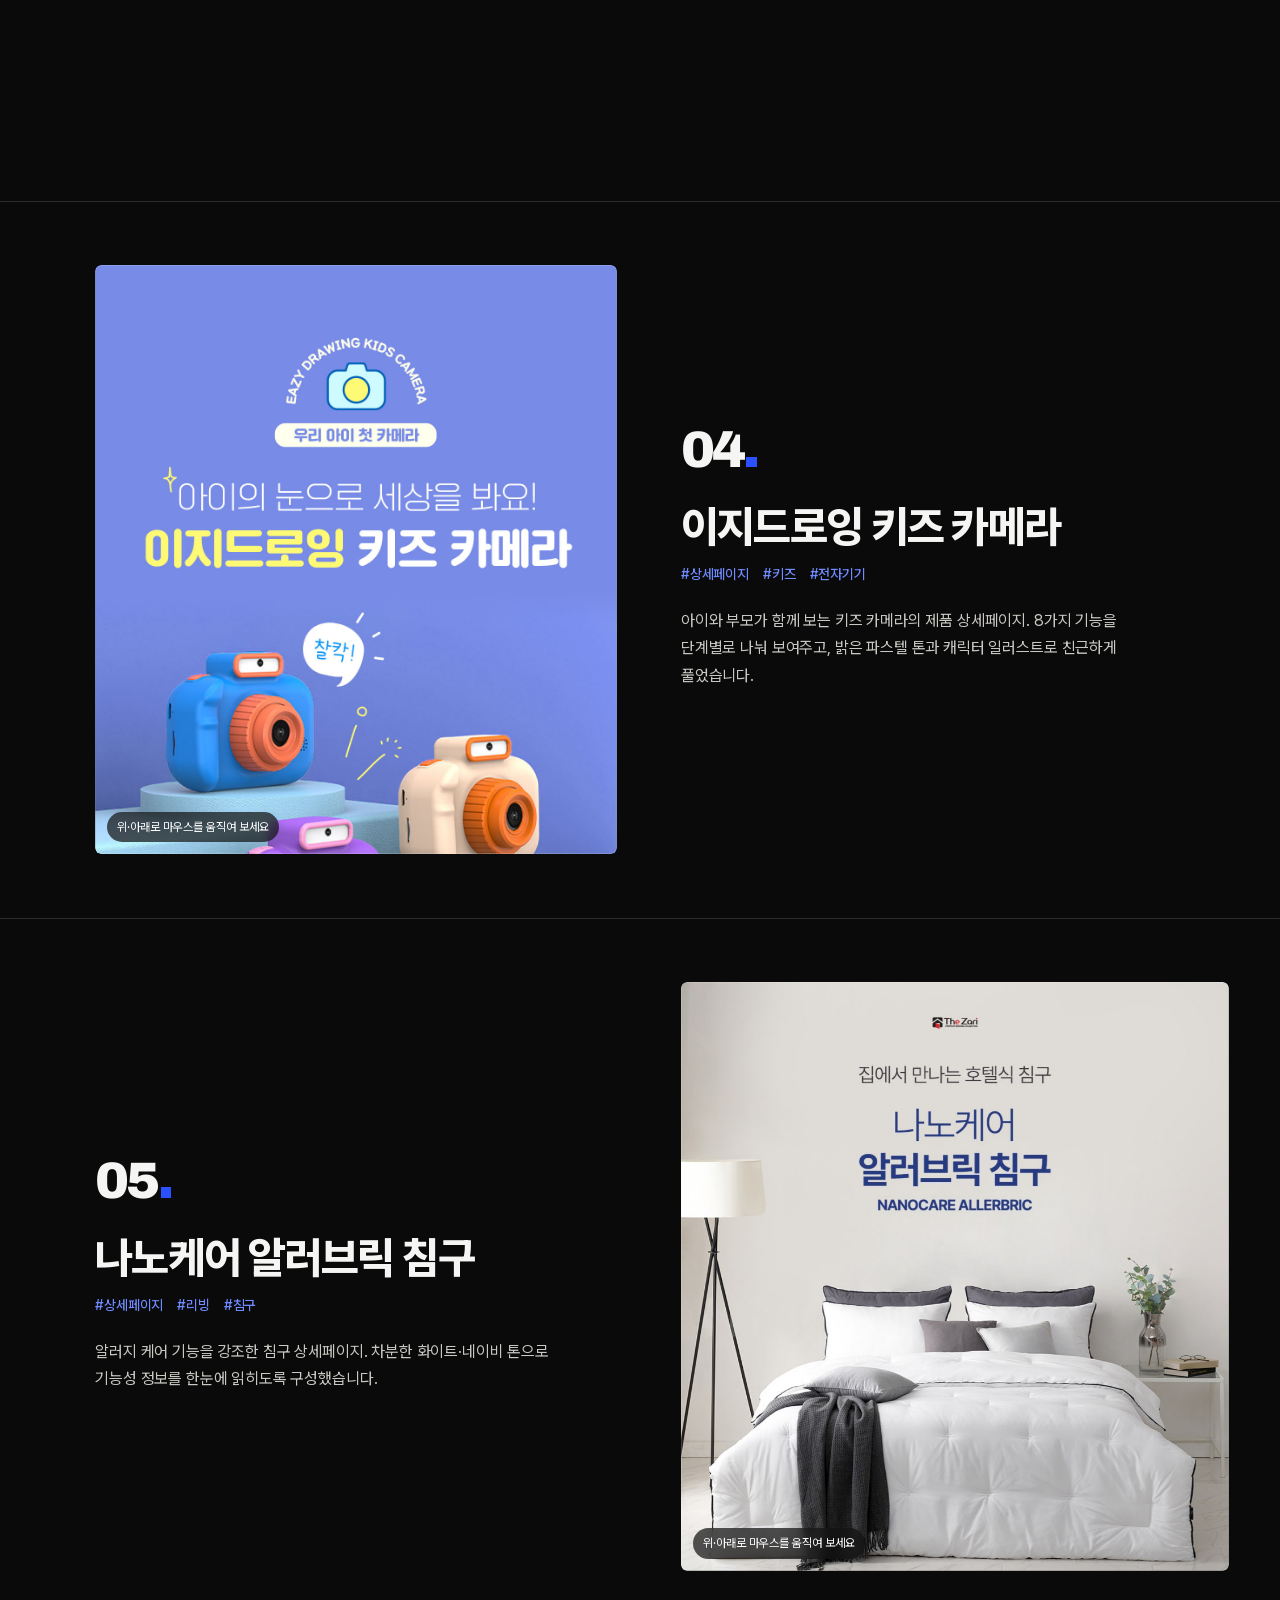
==== commit 50dc6208: "Bizgrida problem statement rewrite Co-Authored-By: Claude Opus 5.5 <noreply@anthropic.com>" ====
--- a/index.html
+++ b/index.html
@@ -8,7 +8,7 @@
   <link rel="preconnect" href="https://fonts.googleapis.com">
   <link rel="preconnect" href="https://fonts.gstatic.com" crossorigin>
   <link href="https://fonts.googleapis.com/css2?family=Archivo:wght@500;600;800;900&display=swap" rel="stylesheet">
-  <link rel="stylesheet" href="css/style.css?v=20261110090901">
+  <link rel="stylesheet" href="css/style.css?v=20261110091040">
 </head>
 <body>
   <div class="side" aria-hidden="true">
@@ -108,7 +108,7 @@
     </div>
   </footer>
 
-  <script src="js/works.js?v=20261110090901"></script>
-  <script src="js/main.js?v=20261110090901"></script>
+  <script src="js/works.js?v=20261110091040"></script>
+  <script src="js/main.js?v=20261110091040"></script>
 </body>
 </html>
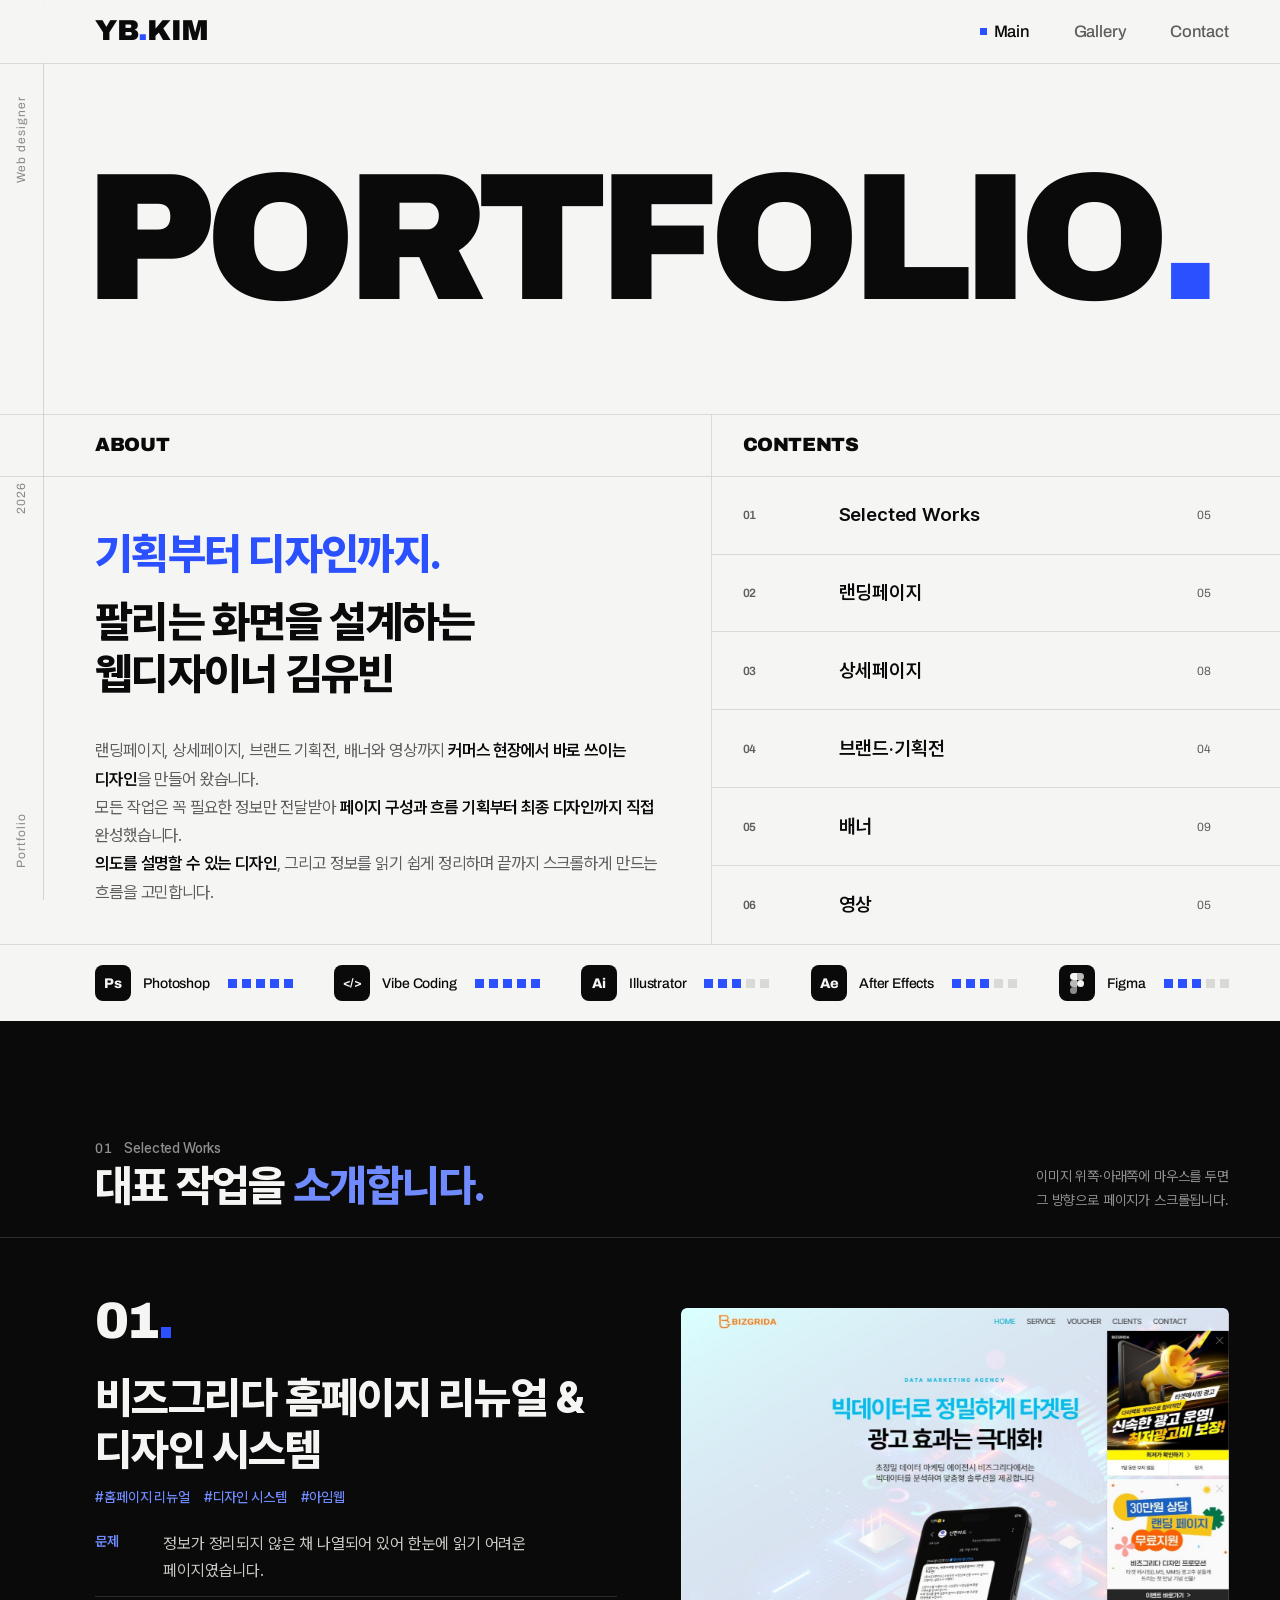
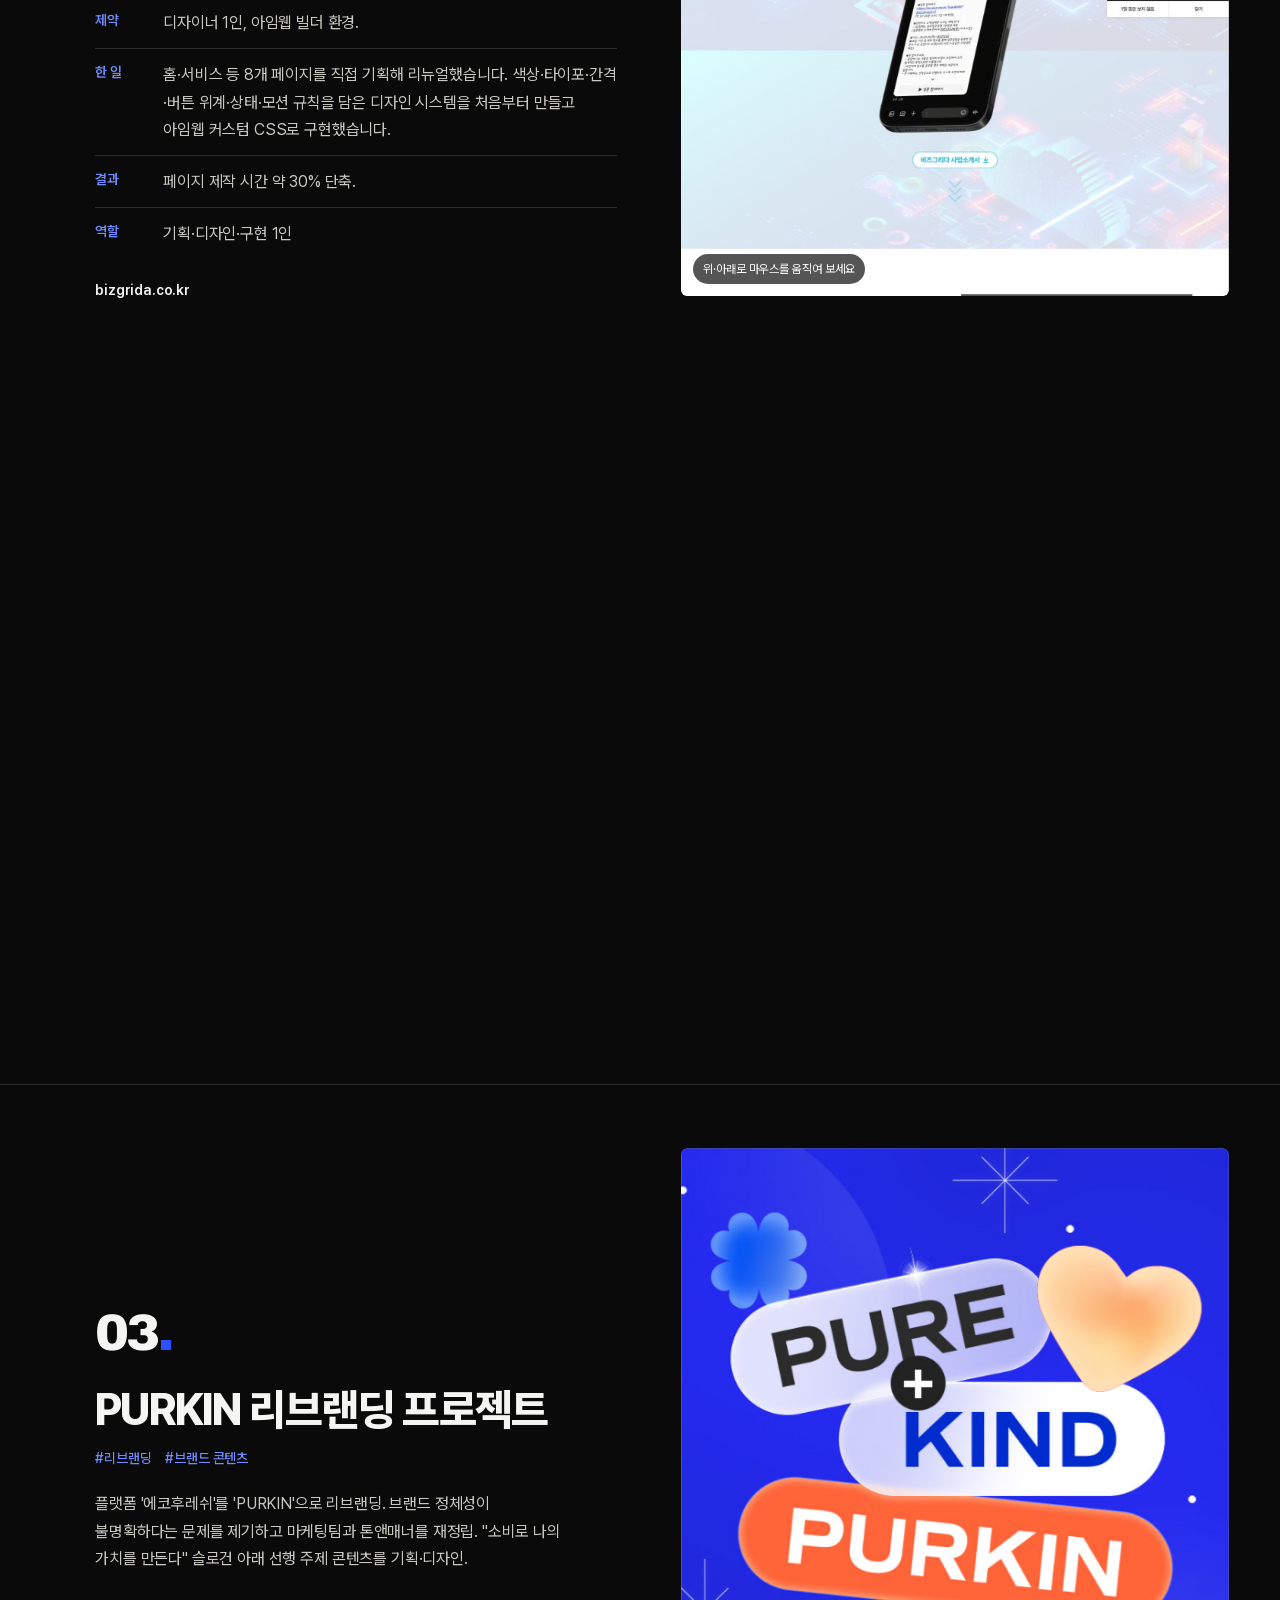
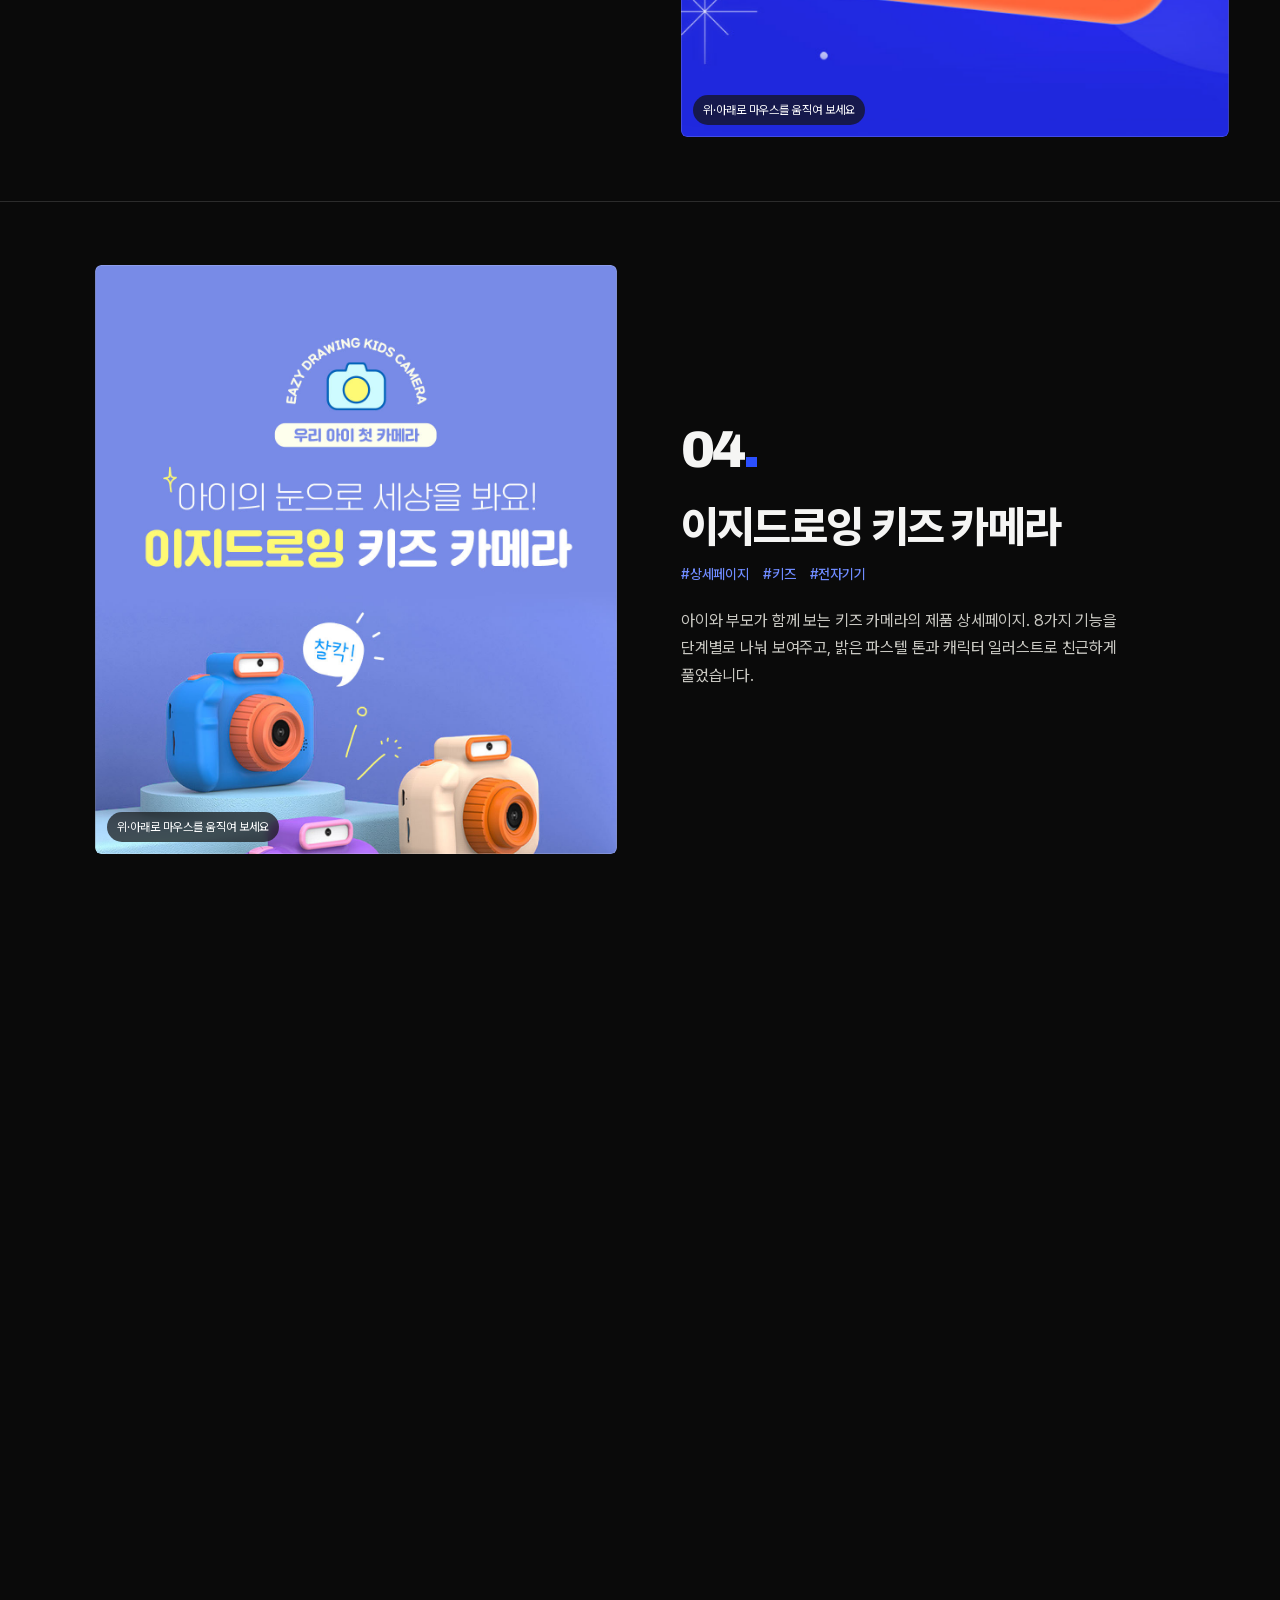
==== commit a0980cf7: "Rxpert description edit Co-Authored-By: Claude Opus 5.5 <noreply@anthropic.com>" ====
--- a/index.html
+++ b/index.html
@@ -8,7 +8,7 @@
   <link rel="preconnect" href="https://fonts.googleapis.com">
   <link rel="preconnect" href="https://fonts.gstatic.com" crossorigin>
   <link href="https://fonts.googleapis.com/css2?family=Archivo:wght@500;600;800;900&display=swap" rel="stylesheet">
-  <link rel="stylesheet" href="css/style.css?v=20261110091040">
+  <link rel="stylesheet" href="css/style.css?v=20261110091127">
 </head>
 <body>
   <div class="side" aria-hidden="true">
@@ -108,7 +108,7 @@
     </div>
   </footer>
 
-  <script src="js/works.js?v=20261110091040"></script>
-  <script src="js/main.js?v=20261110091040"></script>
+  <script src="js/works.js?v=20261110091127"></script>
+  <script src="js/main.js?v=20261110091127"></script>
 </body>
 </html>
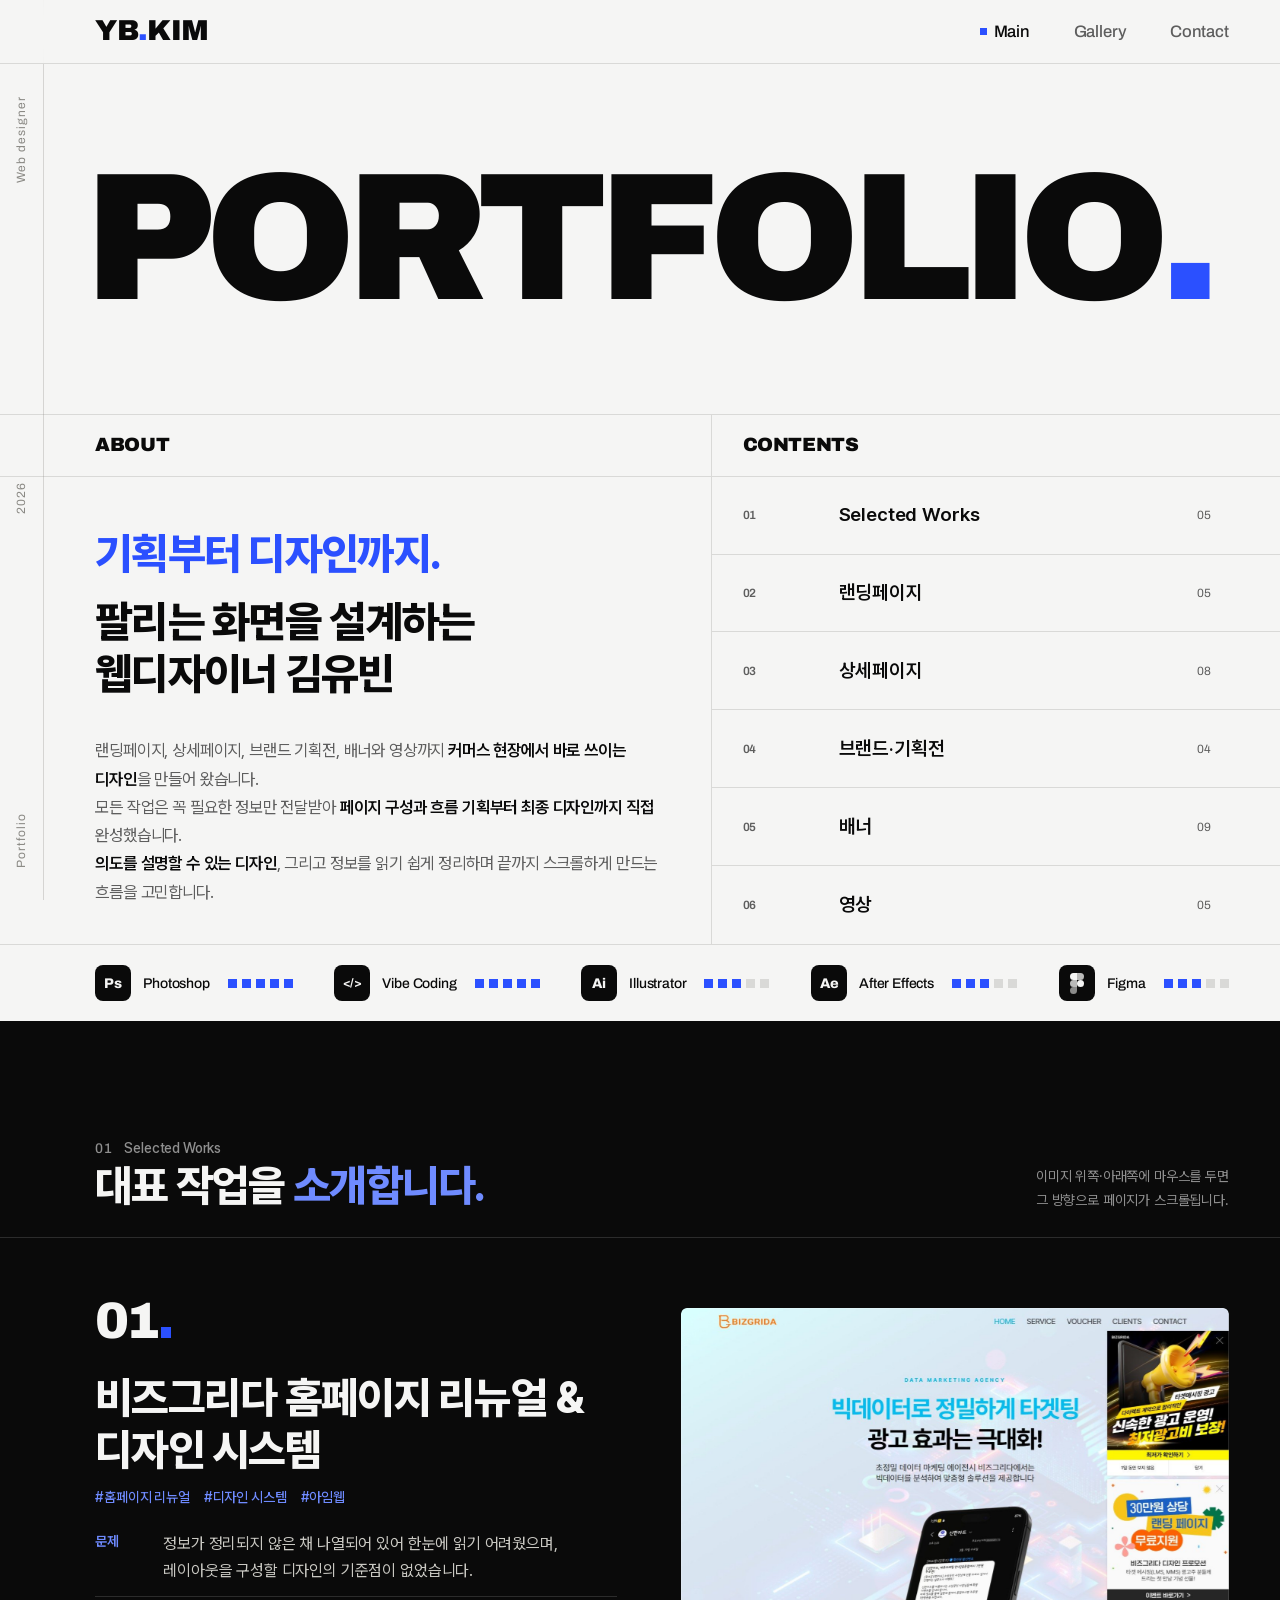
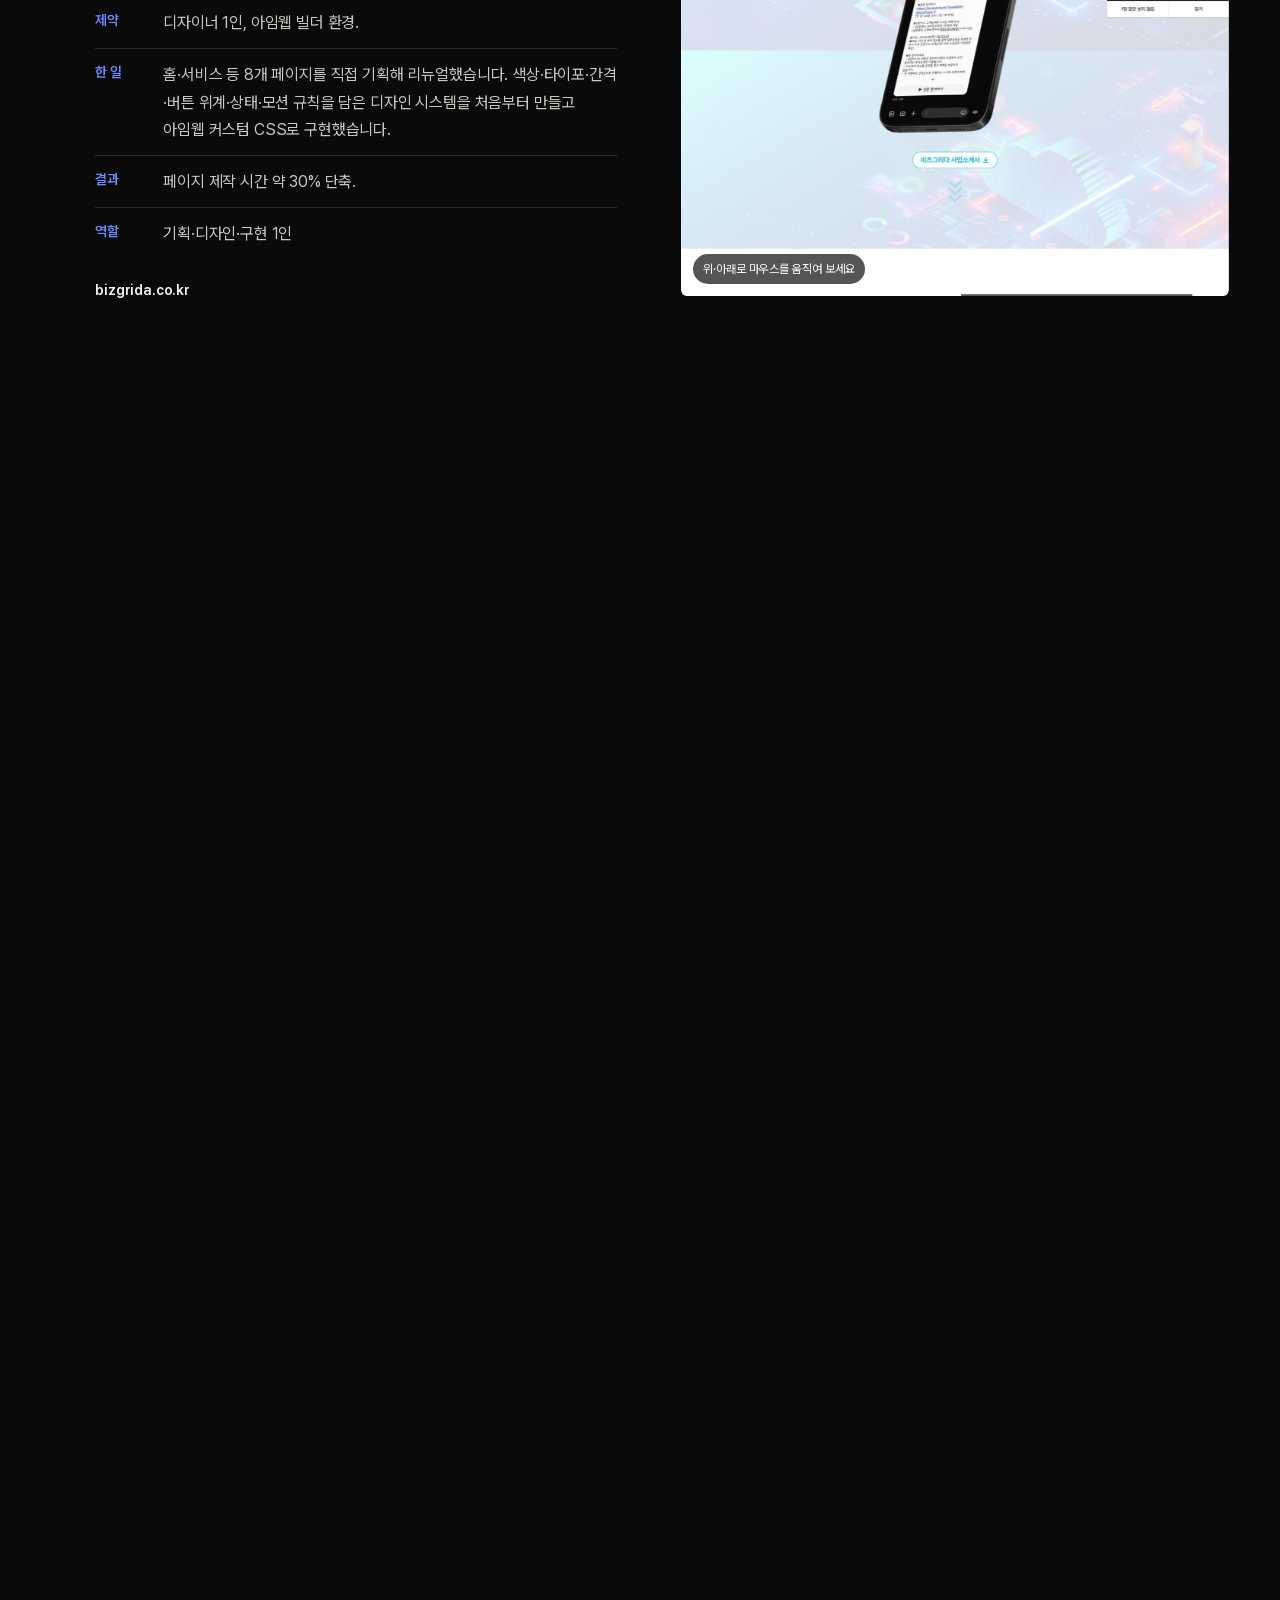
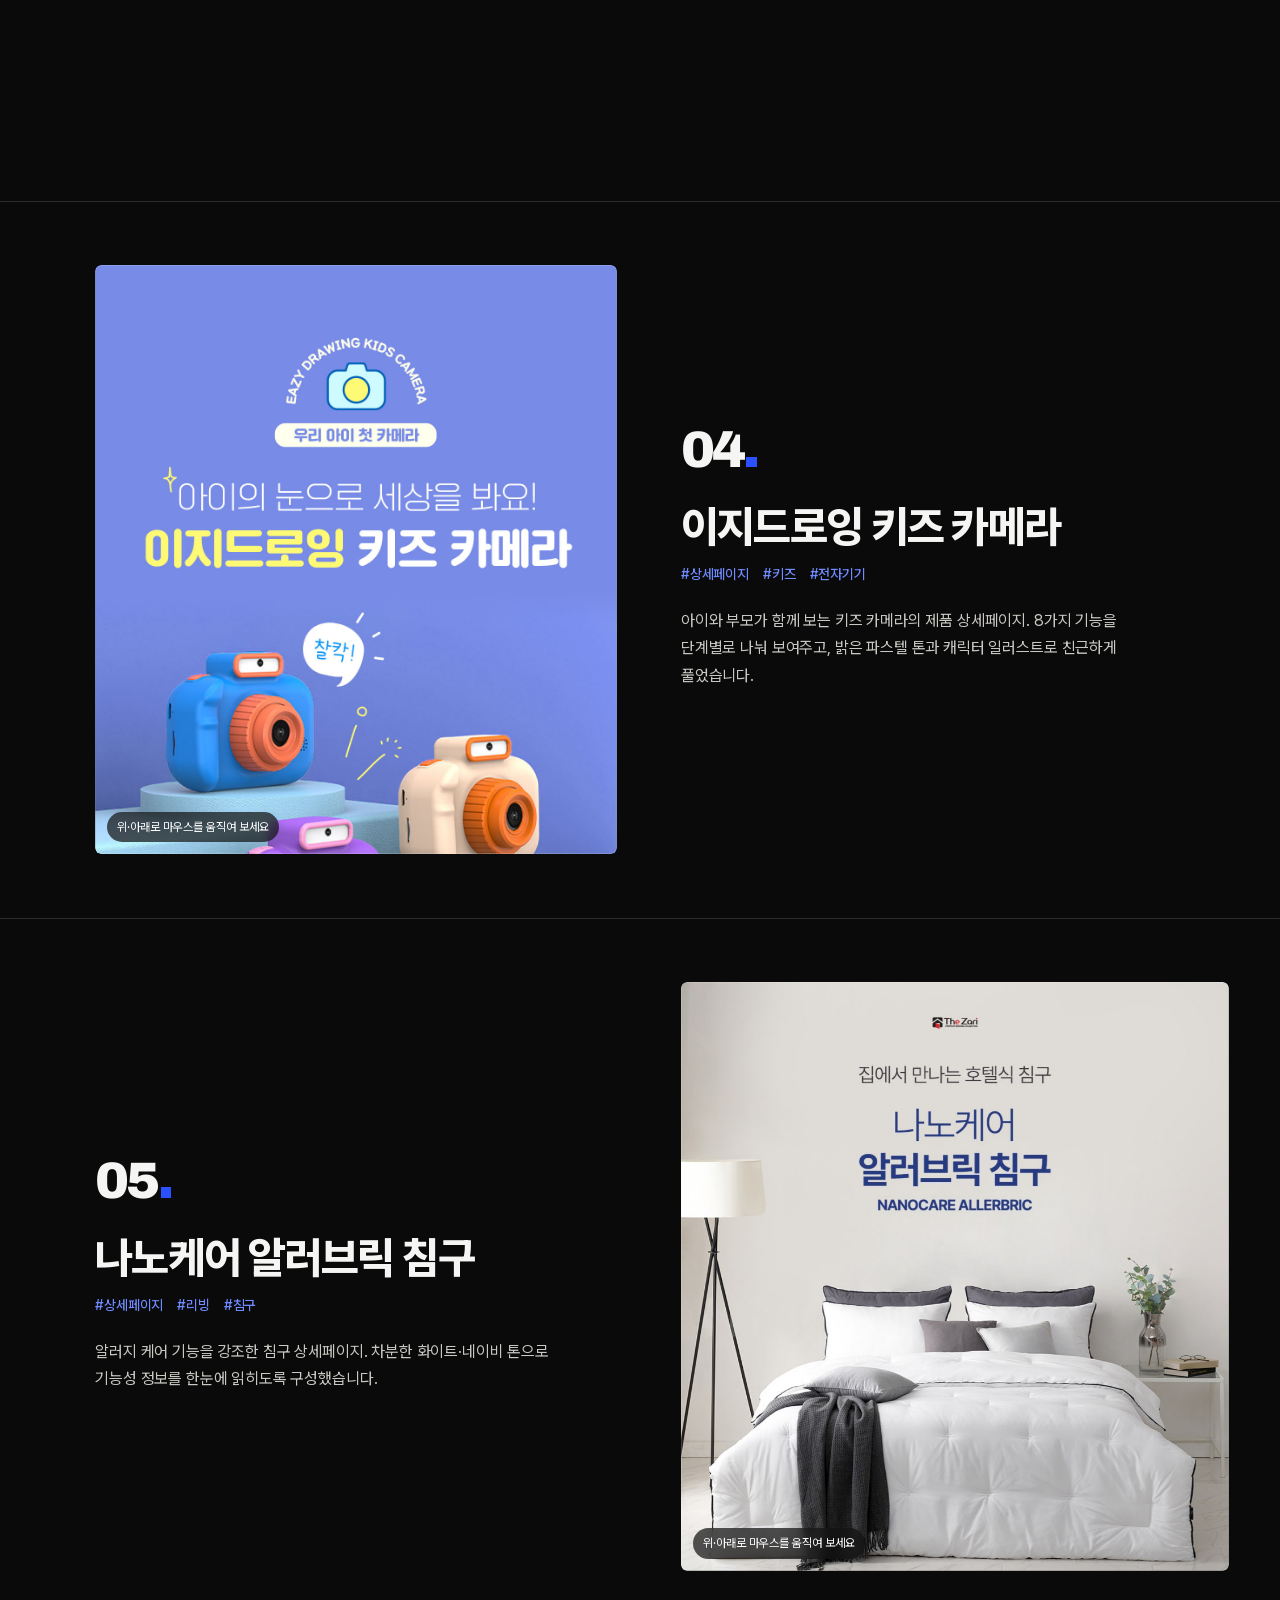
==== commit 91b4fac7: "Bizgrida problem statement update Co-Authored-By: Claude Opus 5.5 <noreply@anthropic.com>" ====
--- a/index.html
+++ b/index.html
@@ -8,7 +8,7 @@
   <link rel="preconnect" href="https://fonts.googleapis.com">
   <link rel="preconnect" href="https://fonts.gstatic.com" crossorigin>
   <link href="https://fonts.googleapis.com/css2?family=Archivo:wght@500;600;800;900&display=swap" rel="stylesheet">
-  <link rel="stylesheet" href="css/style.css?v=20261110091127">
+  <link rel="stylesheet" href="css/style.css?v=20261110091306">
 </head>
 <body>
   <div class="side" aria-hidden="true">
@@ -108,7 +108,7 @@
     </div>
   </footer>
 
-  <script src="js/works.js?v=20261110091127"></script>
-  <script src="js/main.js?v=20261110091127"></script>
+  <script src="js/works.js?v=20261110091306"></script>
+  <script src="js/main.js?v=20261110091306"></script>
 </body>
 </html>
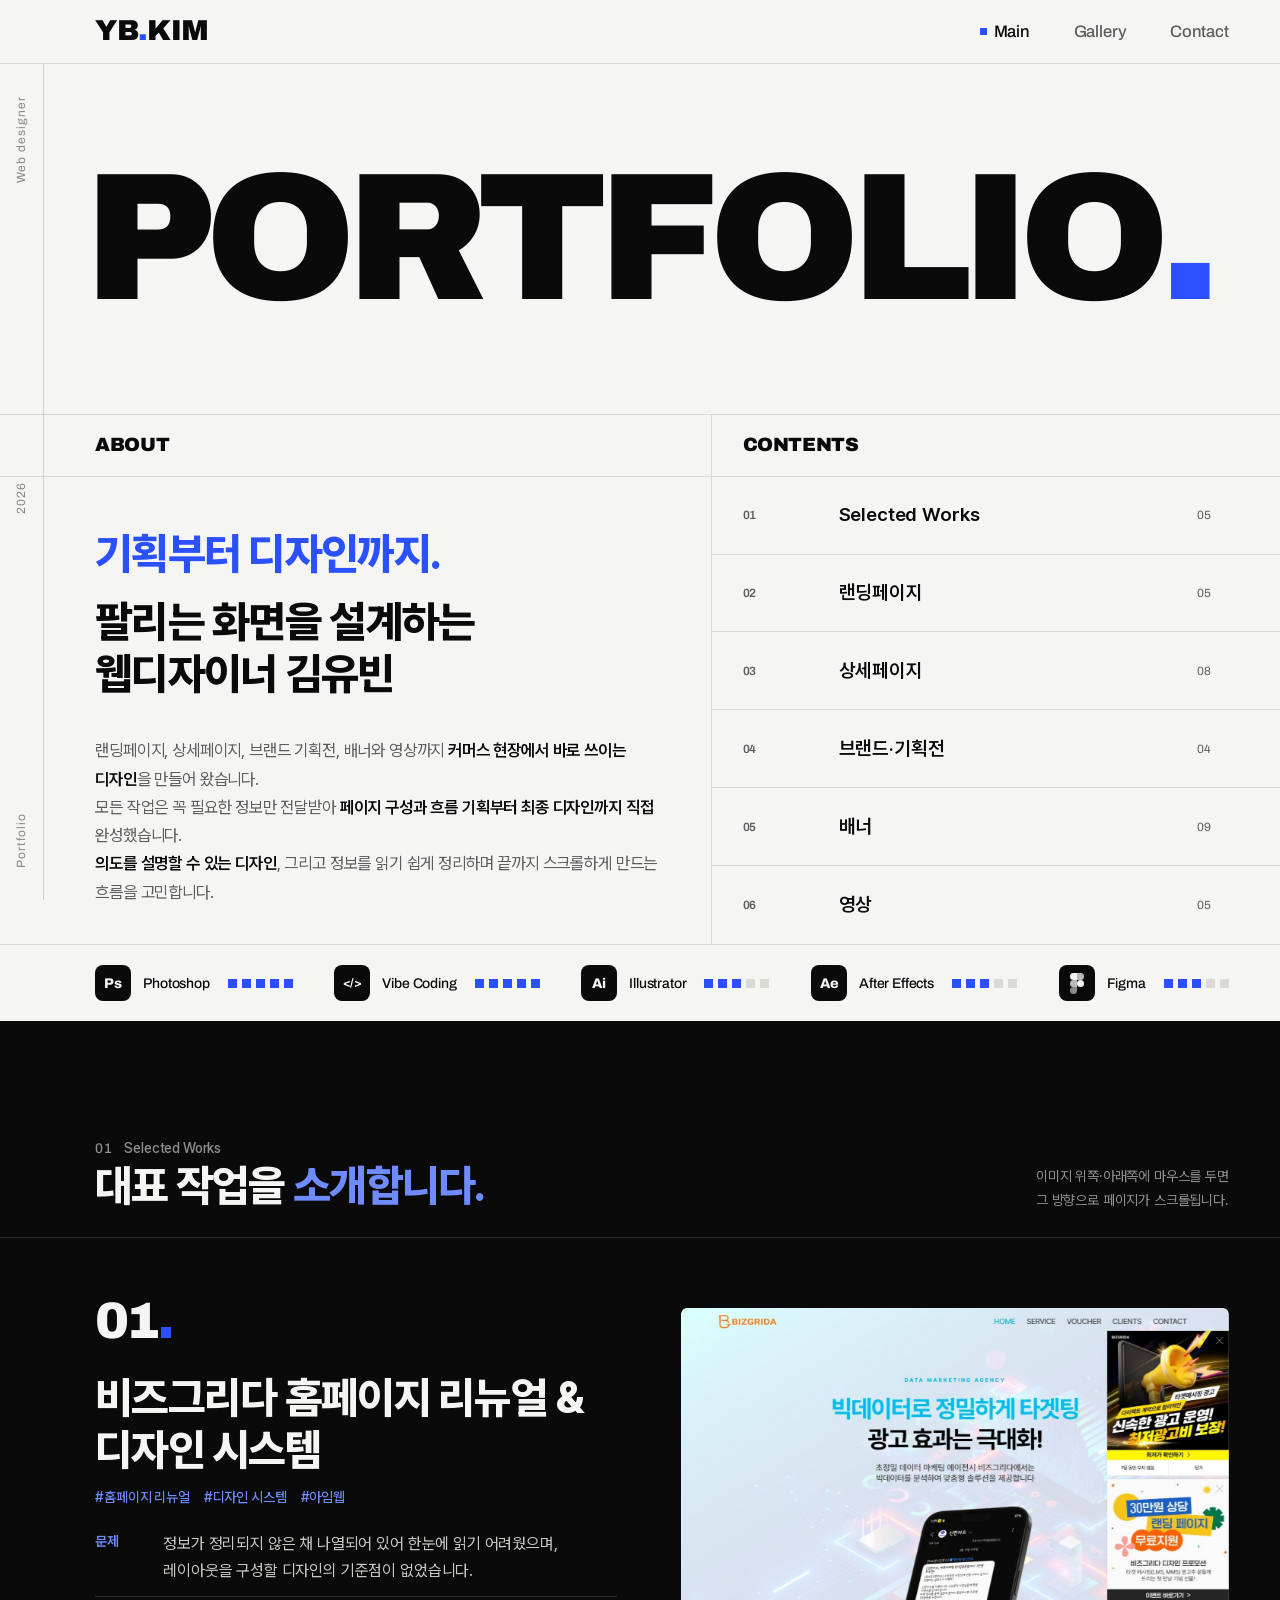
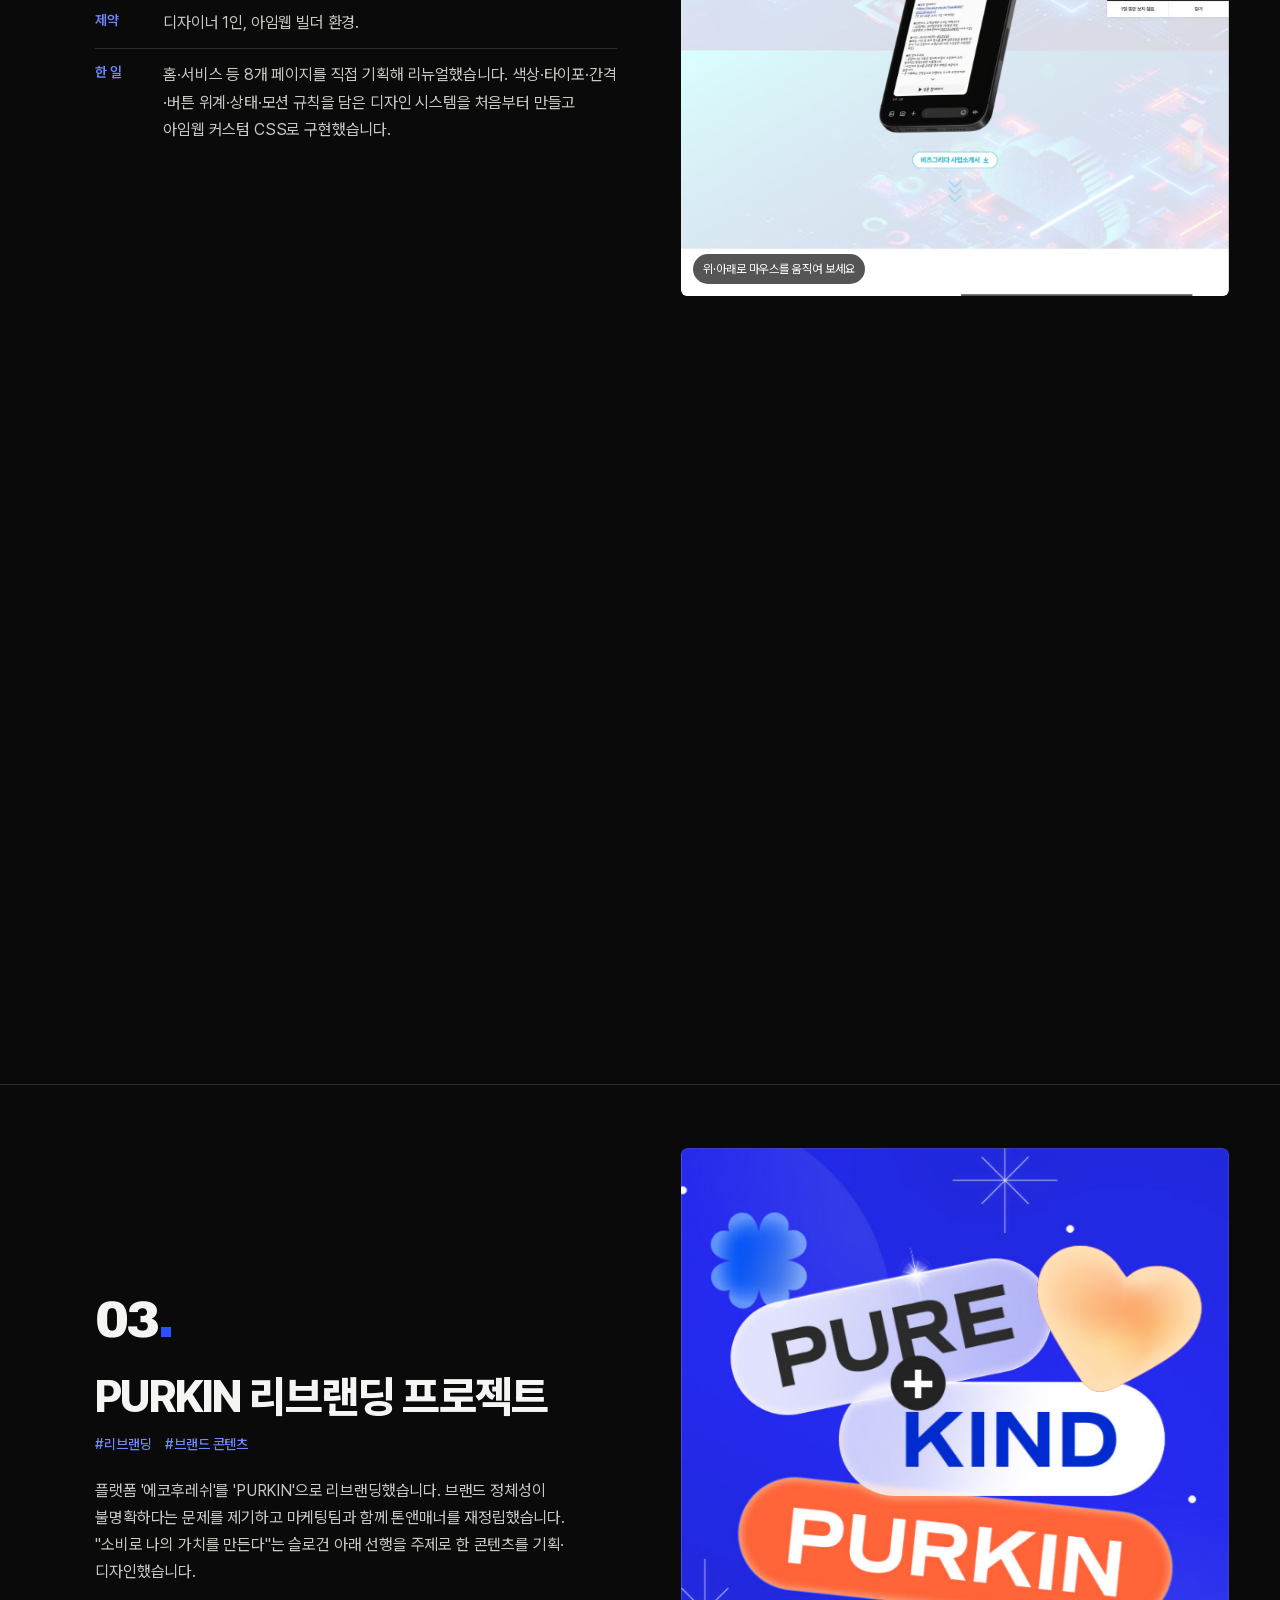
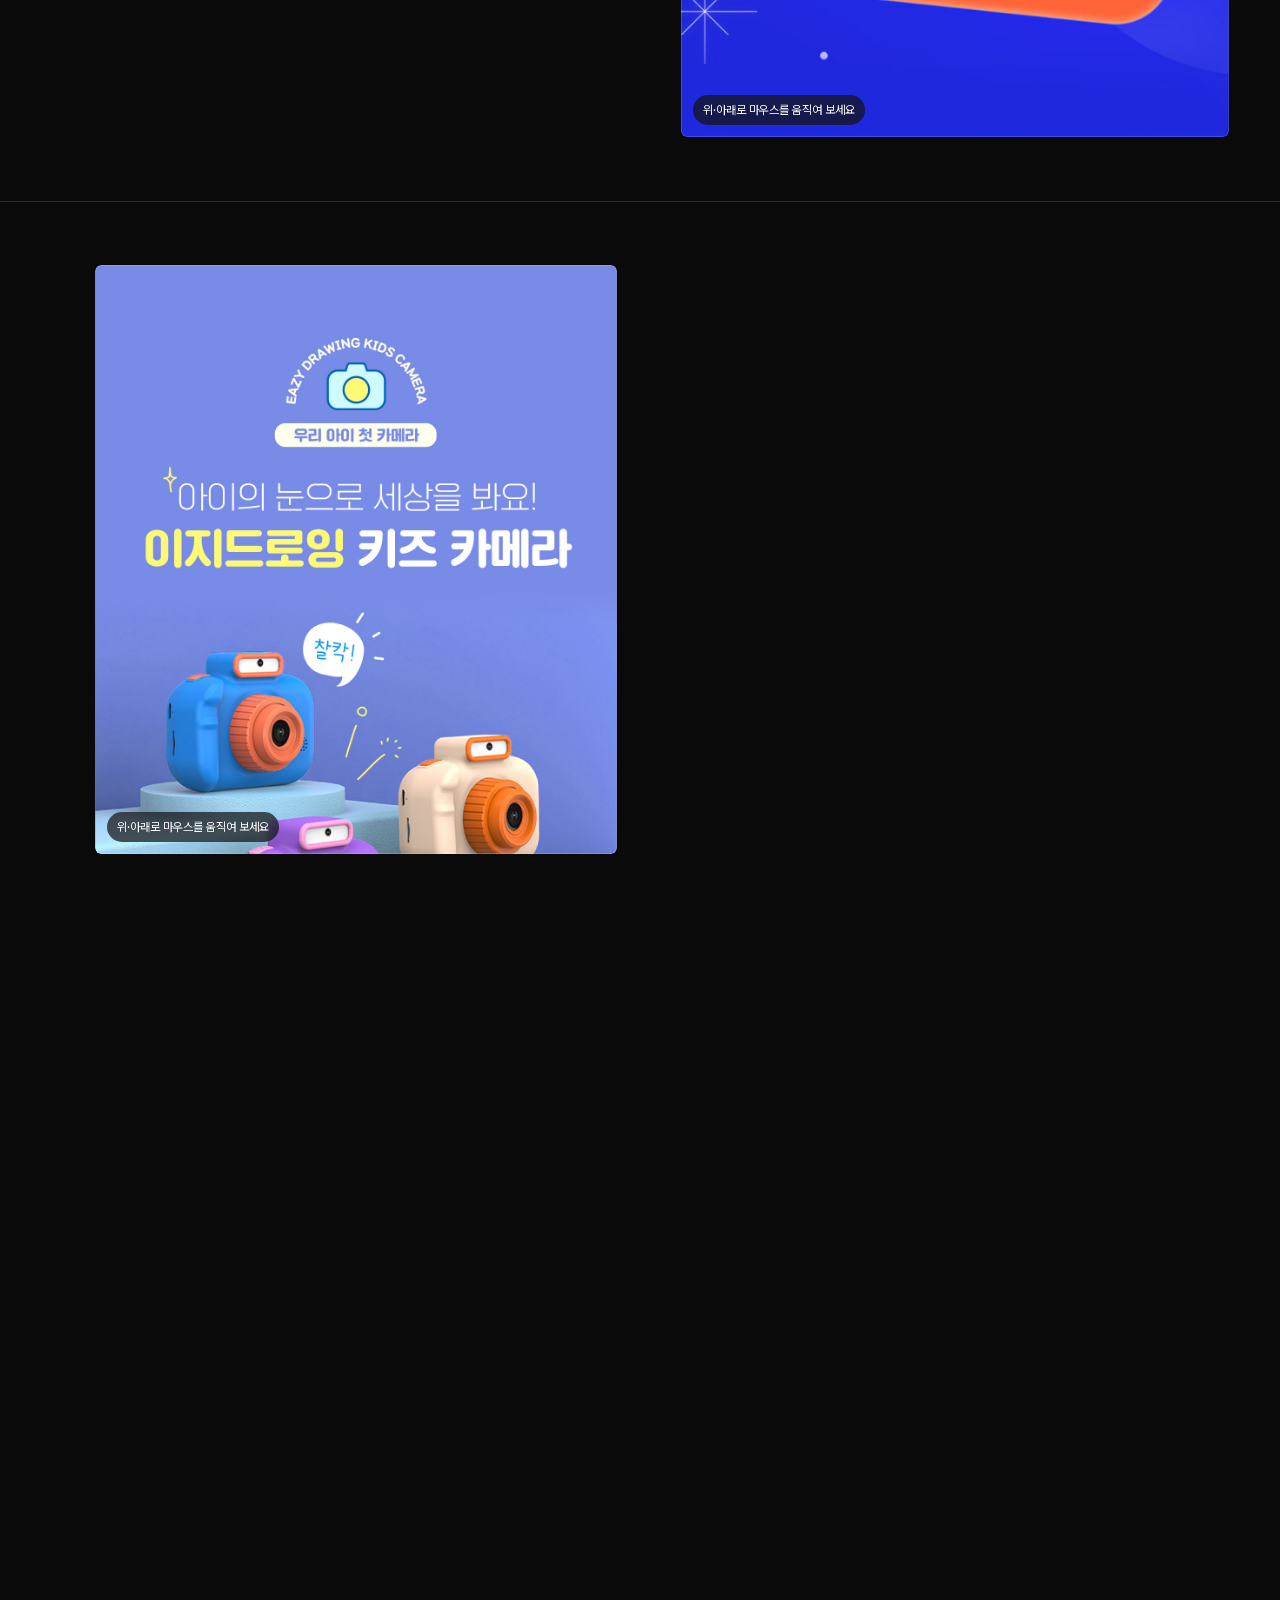
==== commit 332eee3b: "PURKIN description: full sentences Co-Authored-By: Claude Opus 5.5 <noreply@anthropic.com>" ====
--- a/index.html
+++ b/index.html
@@ -8,7 +8,7 @@
   <link rel="preconnect" href="https://fonts.googleapis.com">
   <link rel="preconnect" href="https://fonts.gstatic.com" crossorigin>
   <link href="https://fonts.googleapis.com/css2?family=Archivo:wght@500;600;800;900&display=swap" rel="stylesheet">
-  <link rel="stylesheet" href="css/style.css?v=20261110091306">
+  <link rel="stylesheet" href="css/style.css?v=20261110091349">
 </head>
 <body>
   <div class="side" aria-hidden="true">
@@ -108,7 +108,7 @@
     </div>
   </footer>
 
-  <script src="js/works.js?v=20261110091306"></script>
-  <script src="js/main.js?v=20261110091306"></script>
+  <script src="js/works.js?v=20261110091349"></script>
+  <script src="js/main.js?v=20261110091349"></script>
 </body>
 </html>
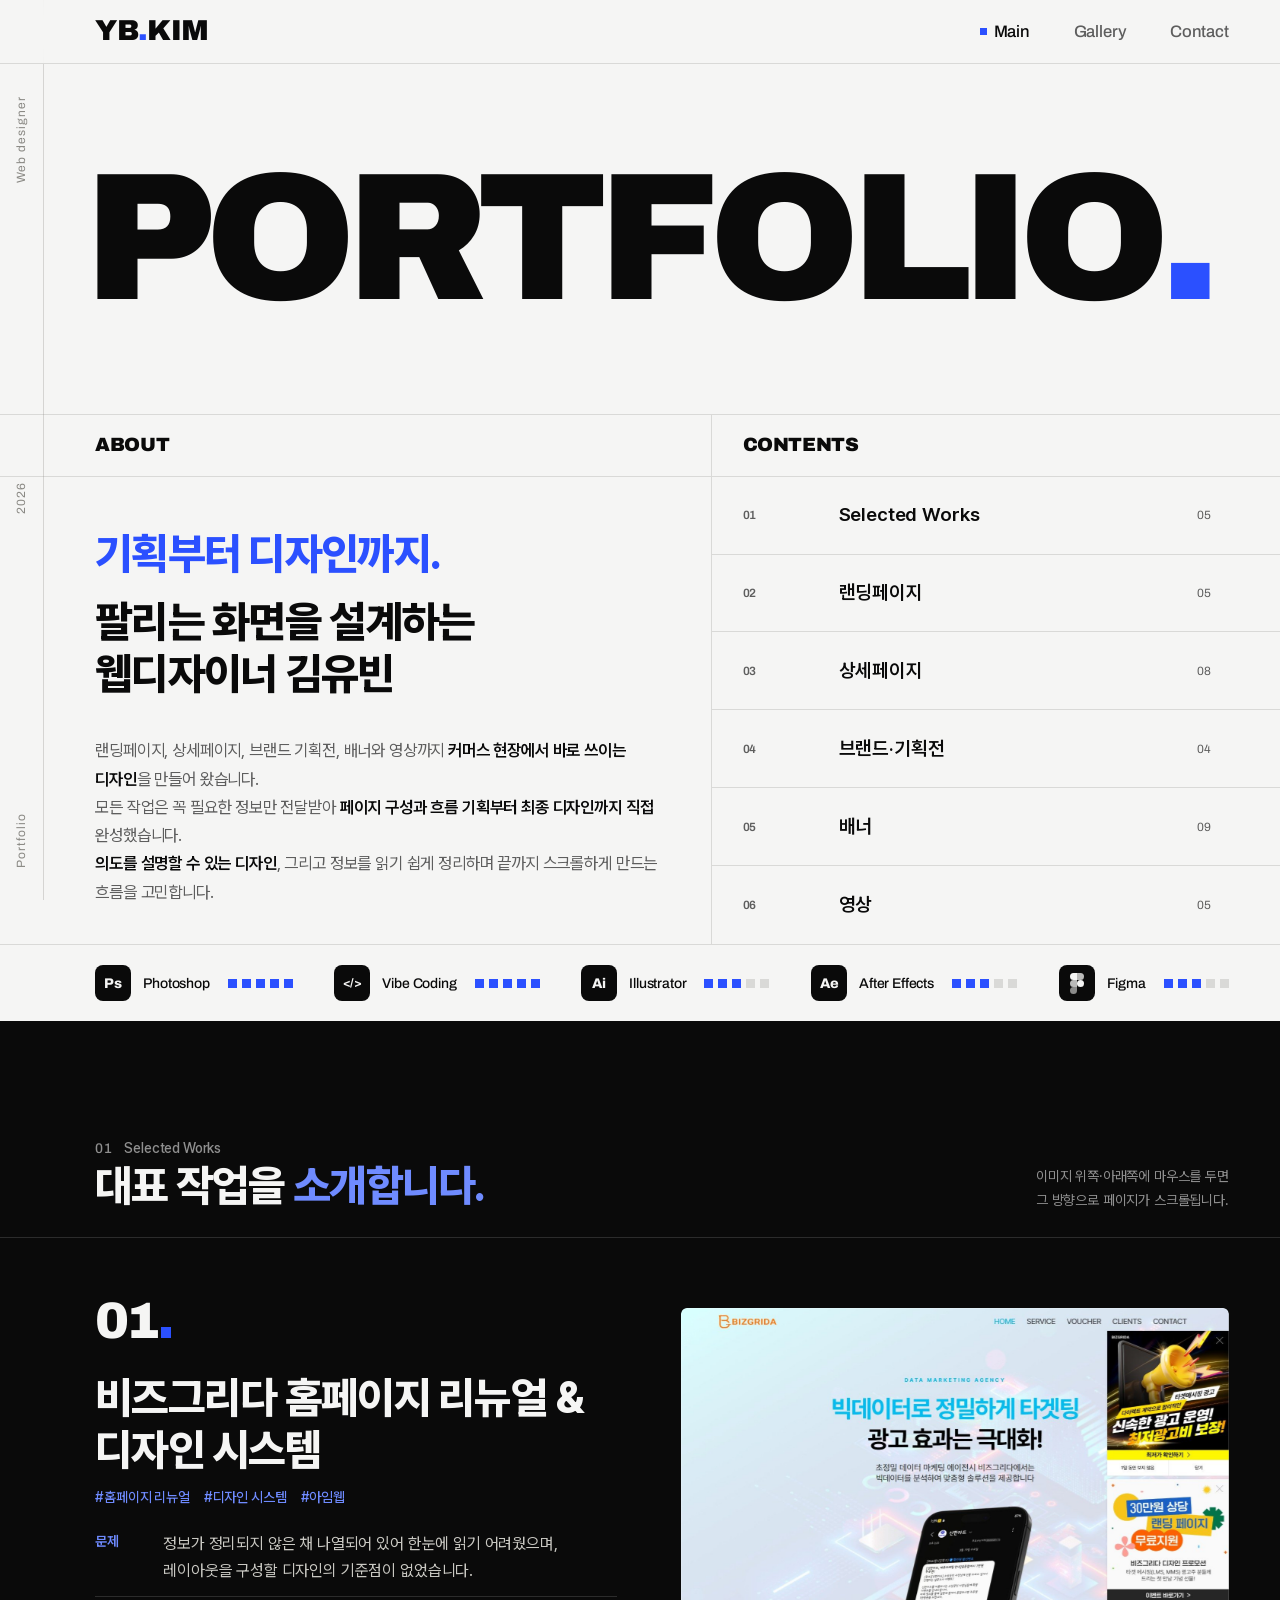
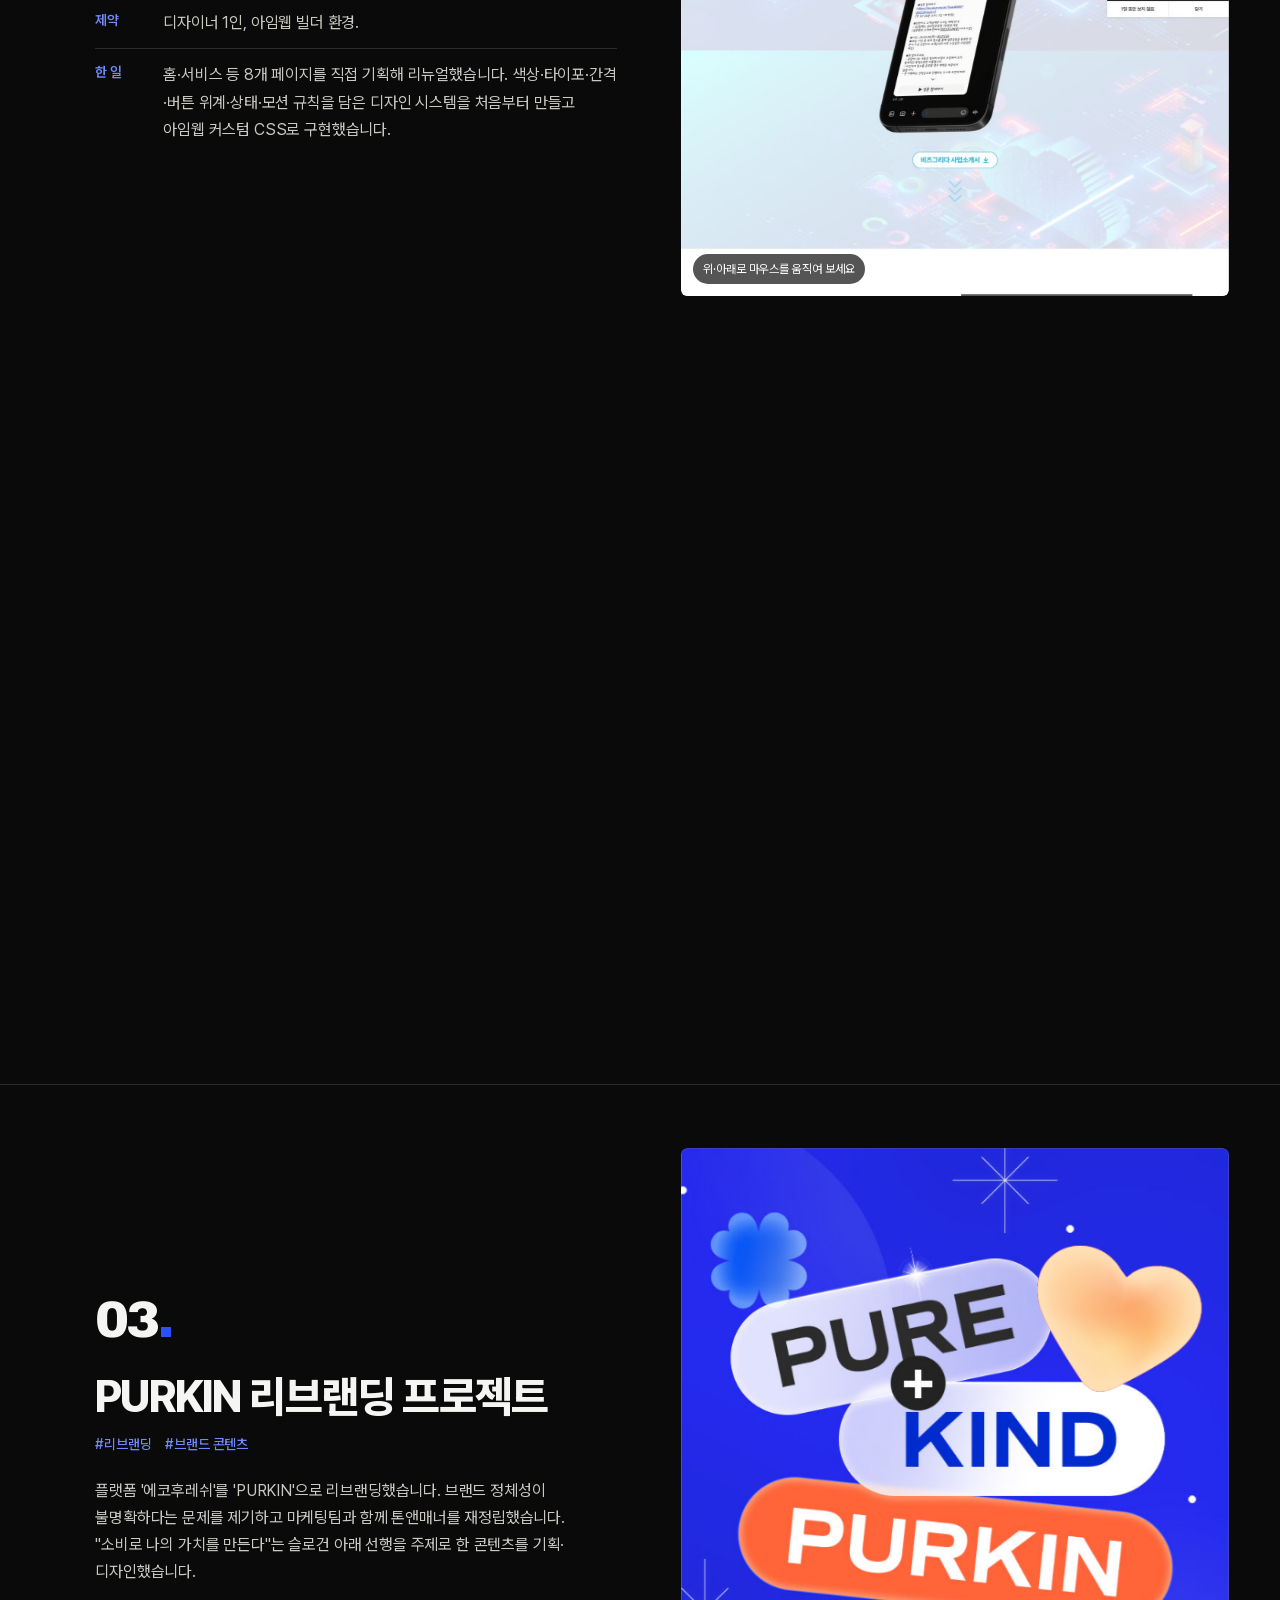
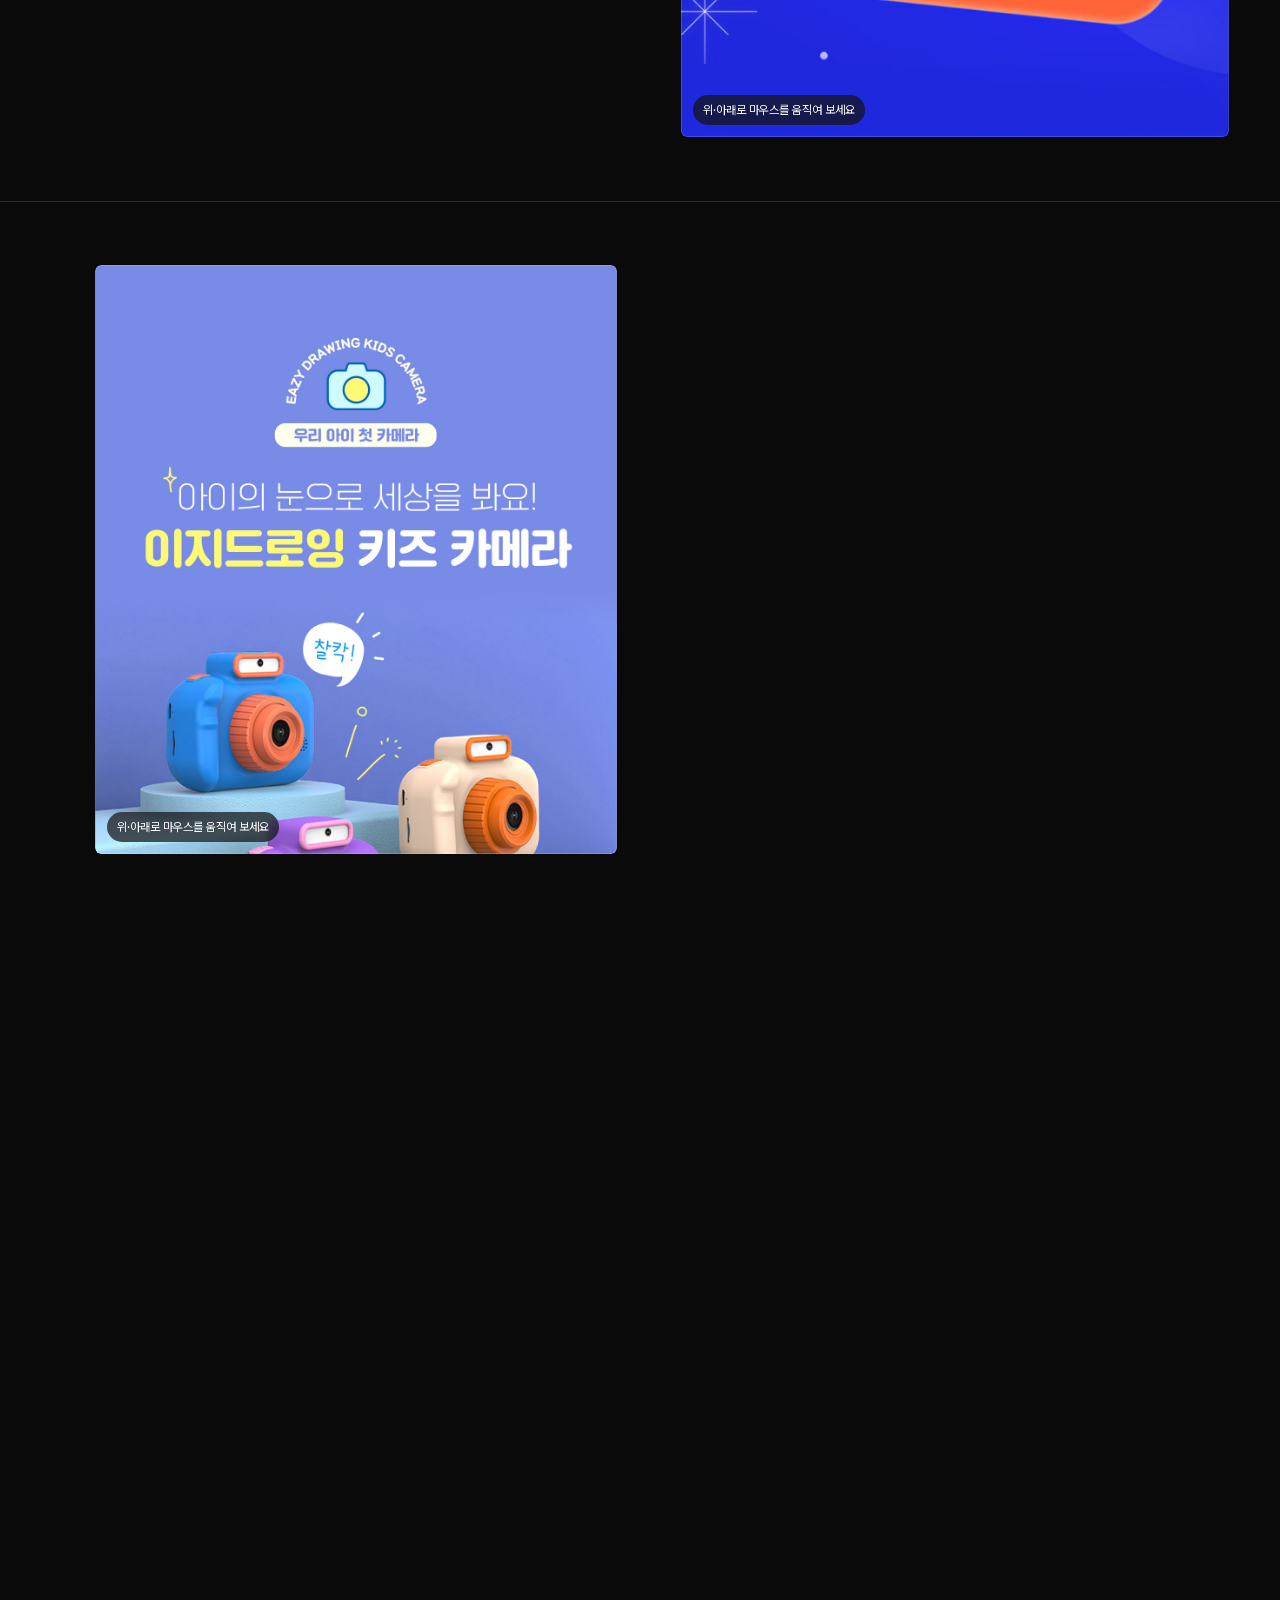
==== commit 49b1cbce: "Bizgrida viewer: before/after side by side, tabs on mobile Co-Authored-By: Claude Opus 5.5 <noreply@" ====
--- a/index.html
+++ b/index.html
@@ -8,7 +8,7 @@
   <link rel="preconnect" href="https://fonts.googleapis.com">
   <link rel="preconnect" href="https://fonts.gstatic.com" crossorigin>
   <link href="https://fonts.googleapis.com/css2?family=Archivo:wght@500;600;800;900&display=swap" rel="stylesheet">
-  <link rel="stylesheet" href="css/style.css?v=20261110091349">
+  <link rel="stylesheet" href="css/style.css?v=20261110092032">
 </head>
 <body>
   <div class="side" aria-hidden="true">
@@ -108,7 +108,7 @@
     </div>
   </footer>
 
-  <script src="js/works.js?v=20261110091349"></script>
-  <script src="js/main.js?v=20261110091349"></script>
+  <script src="js/works.js?v=20261110092032"></script>
+  <script src="js/main.js?v=20261110092032"></script>
 </body>
 </html>
--- a/css/style.css
+++ b/css/style.css
@@ -402,6 +402,32 @@
 .viewer-body { flex: 1; overflow-y: auto; overscroll-behavior: contain; padding: 32px var(--gutter) 64px; }
 .viewer-body img { margin: 0 auto; width: 100%; max-width: min(860px, var(--nat, 860px)); height: auto; }
 .viewer-body img + img { margin-top: 24px; }
+
+/* 리뉴얼 전/후 비교: 좌우 두 창이 각각 스크롤 */
+.viewer-body.is-compare { display: flex; flex-direction: column; padding: 0; overflow: hidden; }
+.cmp { flex: 1; min-height: 0; display: grid; grid-template-columns: repeat(2, minmax(0, 1fr)); }
+.cmp-col { overflow-y: auto; overscroll-behavior: contain; padding: 0 clamp(16px, 3vw, 40px) 64px; }
+.cmp-col + .cmp-col { border-left: 1px solid var(--dark-line); }
+.cmp-col img { width: 100%; max-width: 640px; }
+.cmp-label {
+  position: sticky; top: 0; z-index: 1; margin: 0 0 16px; padding: 16px 0 12px;
+  font-size: var(--fs-s); font-weight: 700; color: var(--on-dark);
+  background: rgba(10, 10, 10, .96); text-align: center;
+}
+.cmp-col[data-col="after"] .cmp-label { color: var(--accent-lt); }
+.cmp-tabs { display: none; }
+@media (max-width: 700px) {
+  .cmp { grid-template-columns: 1fr; }
+  .cmp-col { display: none; }
+  .cmp-col.is-on { display: block; }
+  .cmp-col + .cmp-col { border-left: 0; }
+  .cmp-label { display: none; }
+  .cmp-tabs { display: flex; flex: none; border-bottom: 1px solid var(--dark-line); }
+  .cmp-tabs button { flex: 1; padding: 14px 0; font-size: var(--fs-s); font-weight: 500; color: var(--on-dark-2); position: relative; }
+  .cmp-tabs button[aria-selected="true"] { color: var(--accent-lt); font-weight: 700; }
+  .cmp-tabs button[aria-selected="true"]::after { content: ''; position: absolute; left: 0; right: 0; bottom: -1px; height: 2px; background: var(--accent-lt); }
+  .cmp-col { padding-top: 16px; }
+}
 .viewer-body img.is-long { max-width: min(380px, var(--nat, 380px)); cursor: zoom-in; }
 .viewer-body img.is-long.zoomed { max-width: min(860px, var(--nat, 860px)); cursor: zoom-out; }
 .viewer-body video { margin: auto; width: 100%; max-width: 1280px; max-height: calc(100vh - 140px); background: #000; }
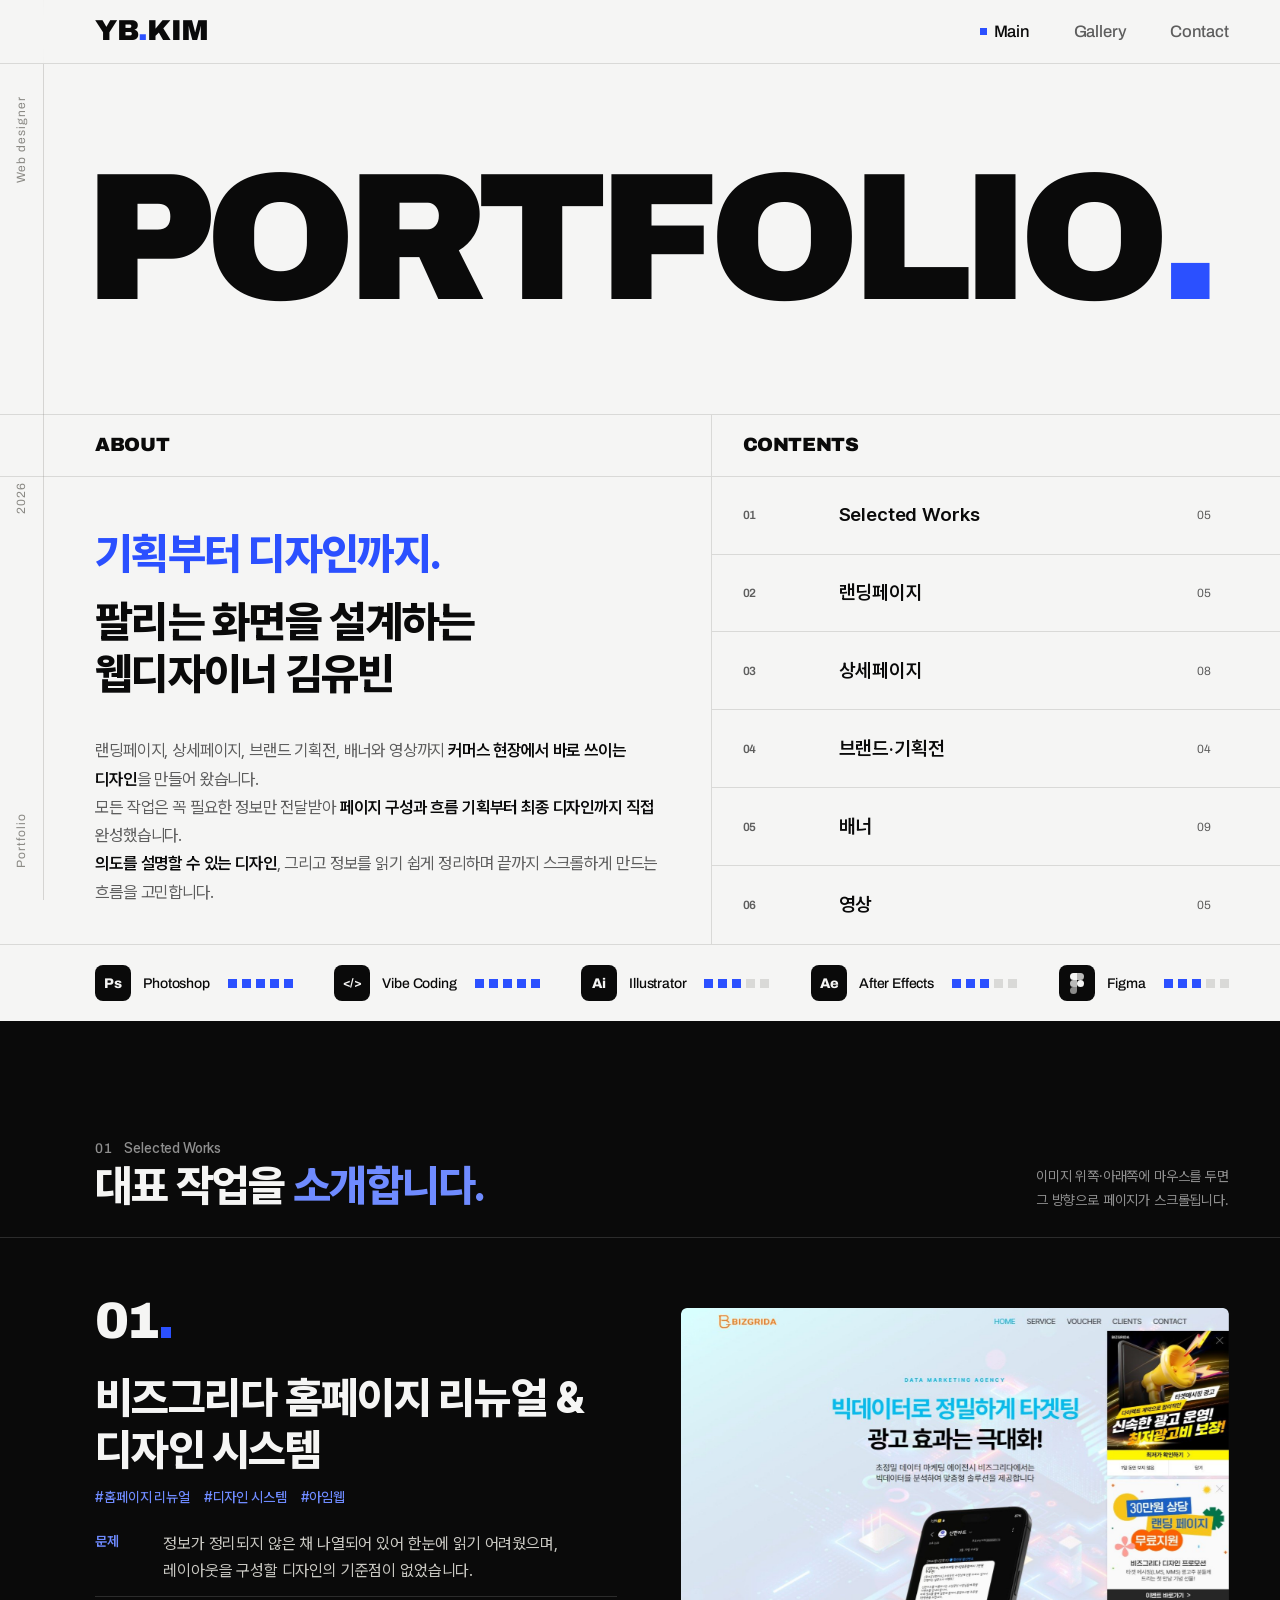
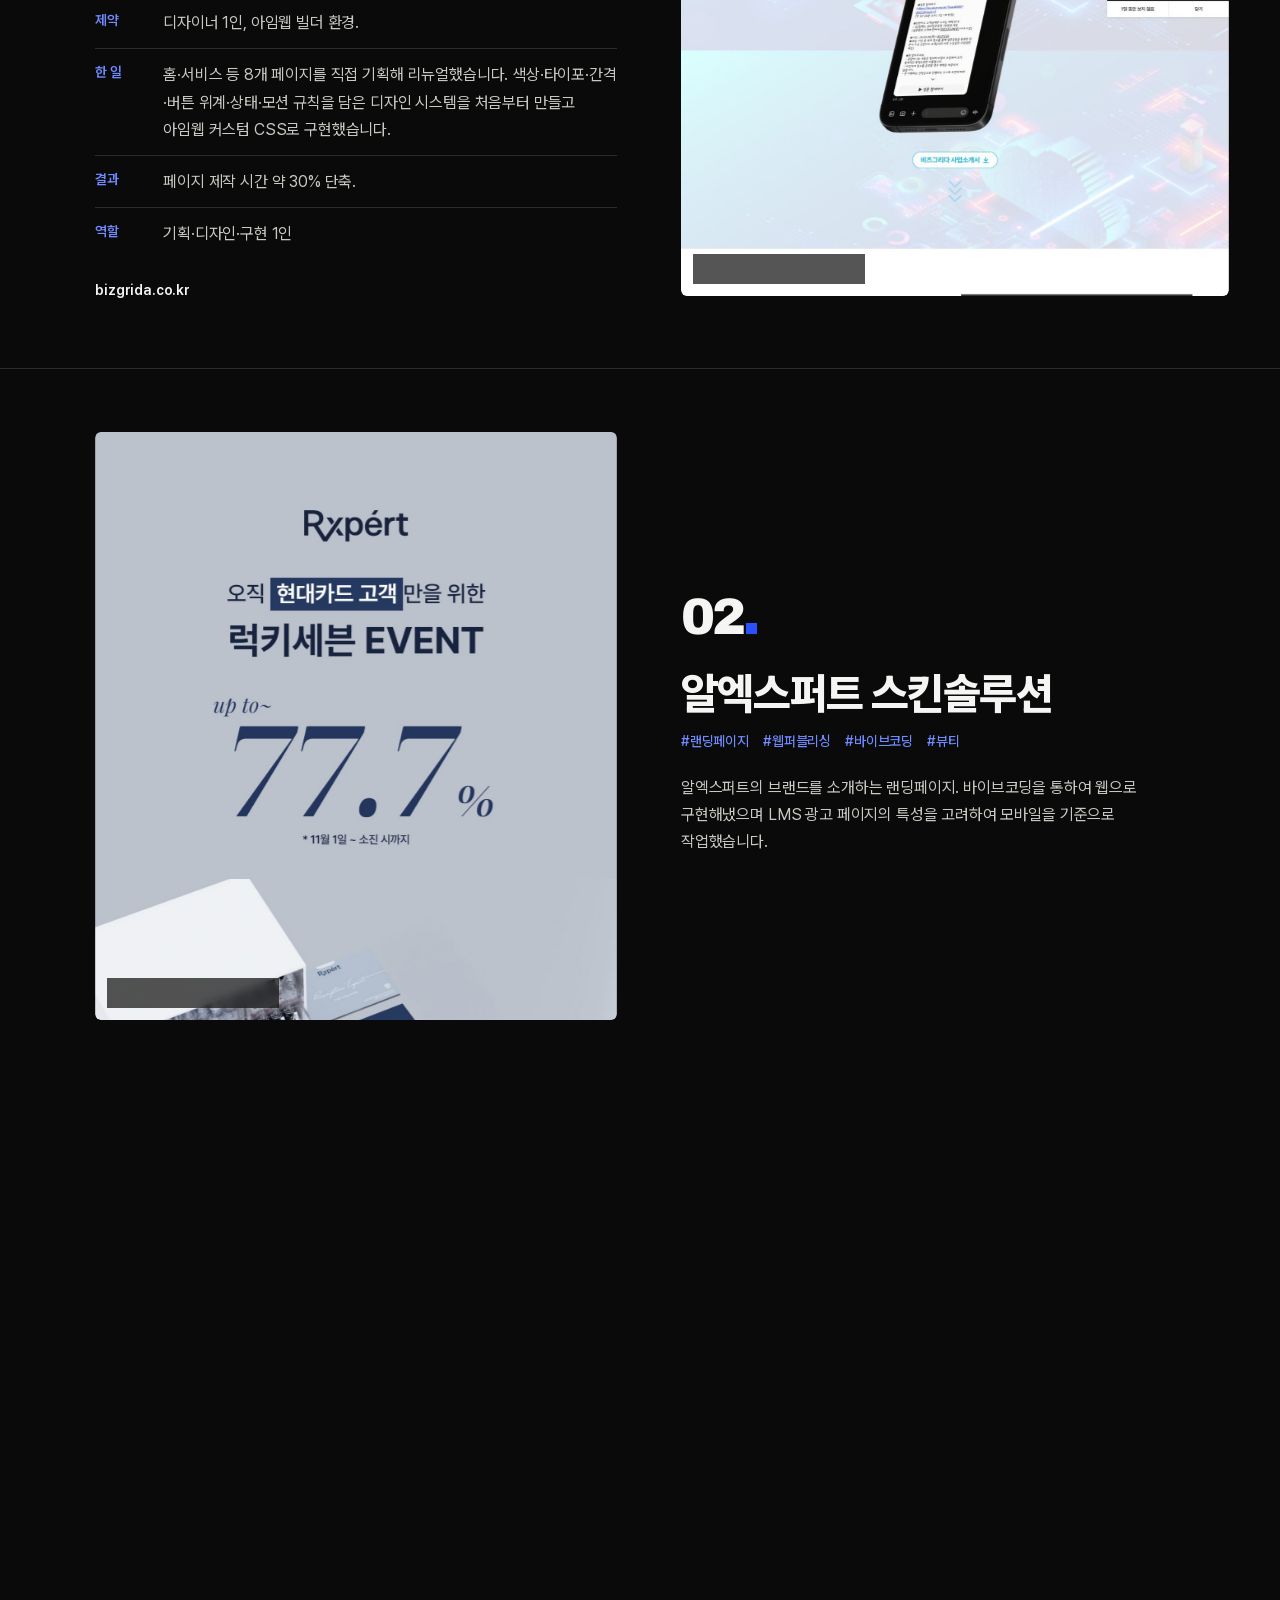
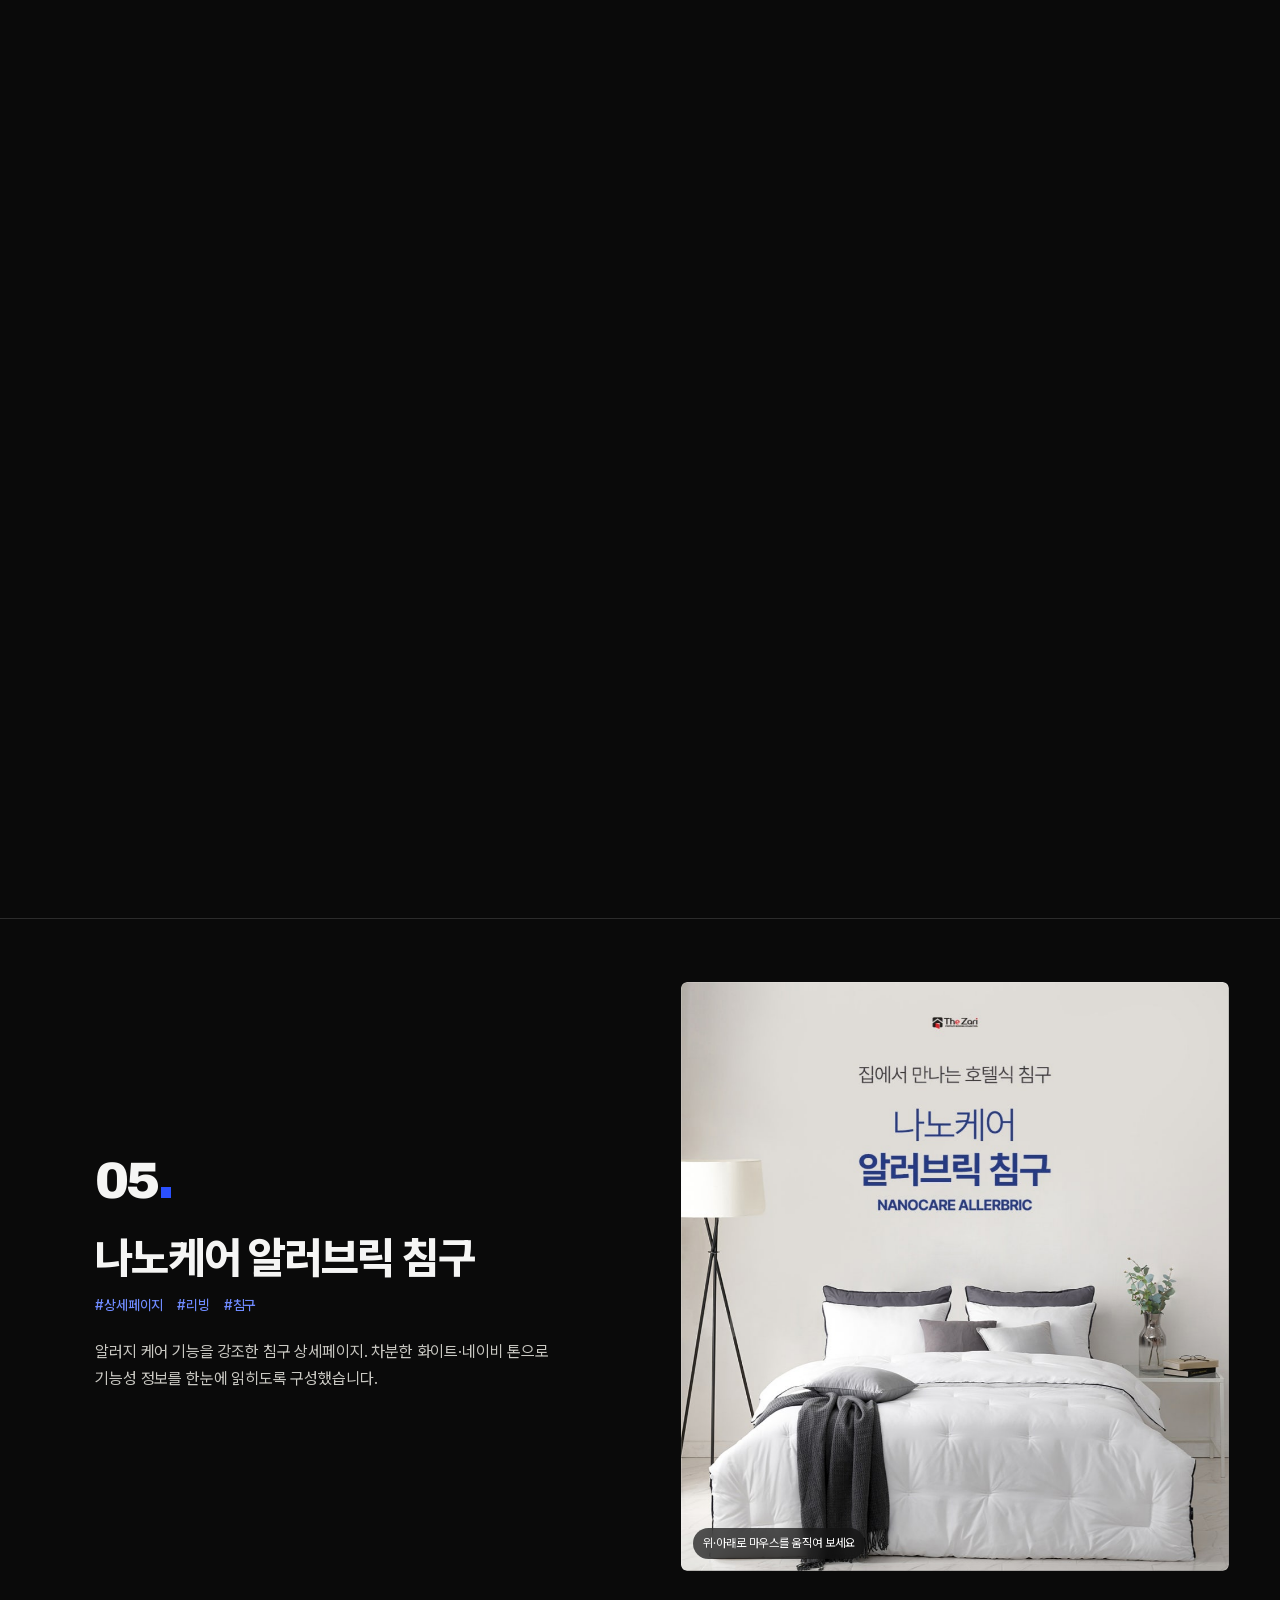
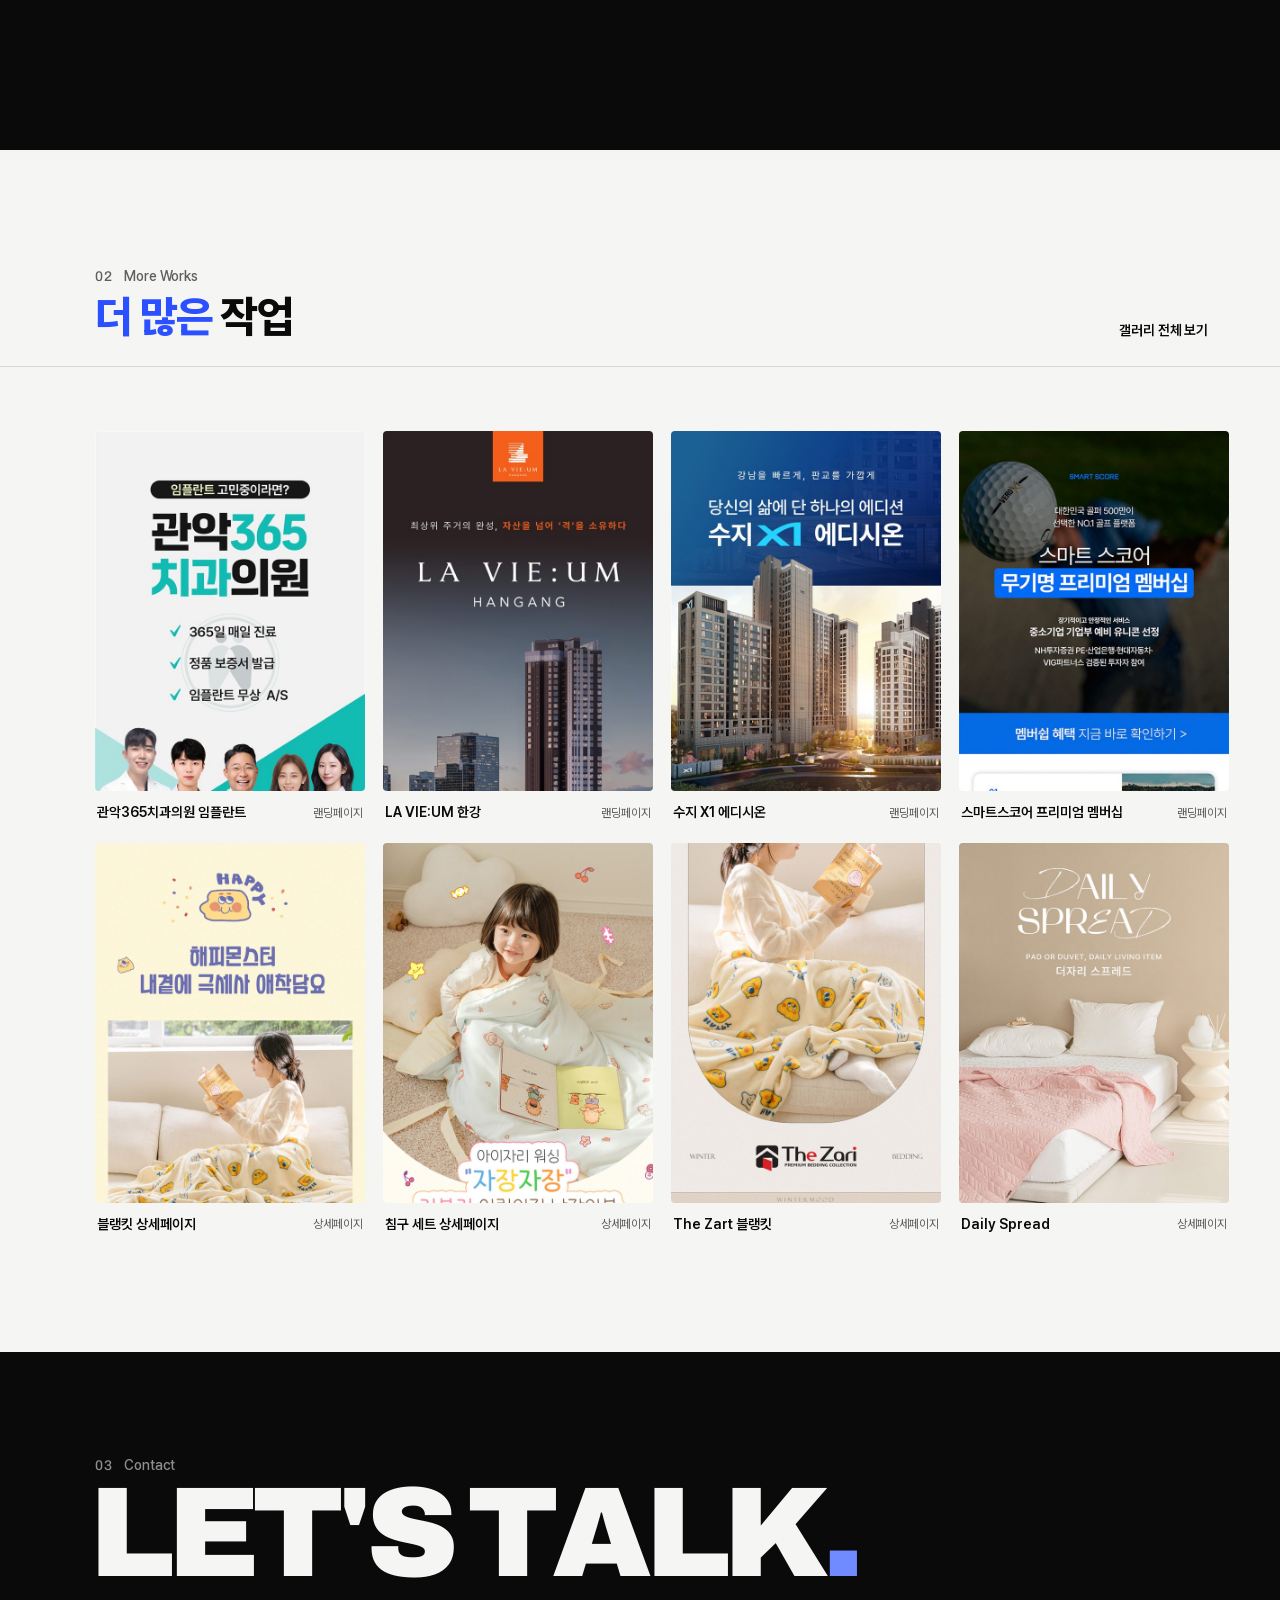
==== commit 7a6e4604: "Bizgrida after pages: home, research, design system first Co-Authored-By: Claude Opus 5.5 <noreply@a" ====
--- a/index.html
+++ b/index.html
@@ -8,7 +8,7 @@
   <link rel="preconnect" href="https://fonts.googleapis.com">
   <link rel="preconnect" href="https://fonts.gstatic.com" crossorigin>
   <link href="https://fonts.googleapis.com/css2?family=Archivo:wght@500;600;800;900&display=swap" rel="stylesheet">
-  <link rel="stylesheet" href="css/style.css?v=20261110092032">
+  <link rel="stylesheet" href="css/style.css?v=20261110092424">
 </head>
 <body>
   <div class="side" aria-hidden="true">
@@ -108,7 +108,7 @@
     </div>
   </footer>
 
-  <script src="js/works.js?v=20261110092032"></script>
-  <script src="js/main.js?v=20261110092032"></script>
+  <script src="js/works.js?v=20261110092424"></script>
+  <script src="js/main.js?v=20261110092424"></script>
 </body>
 </html>
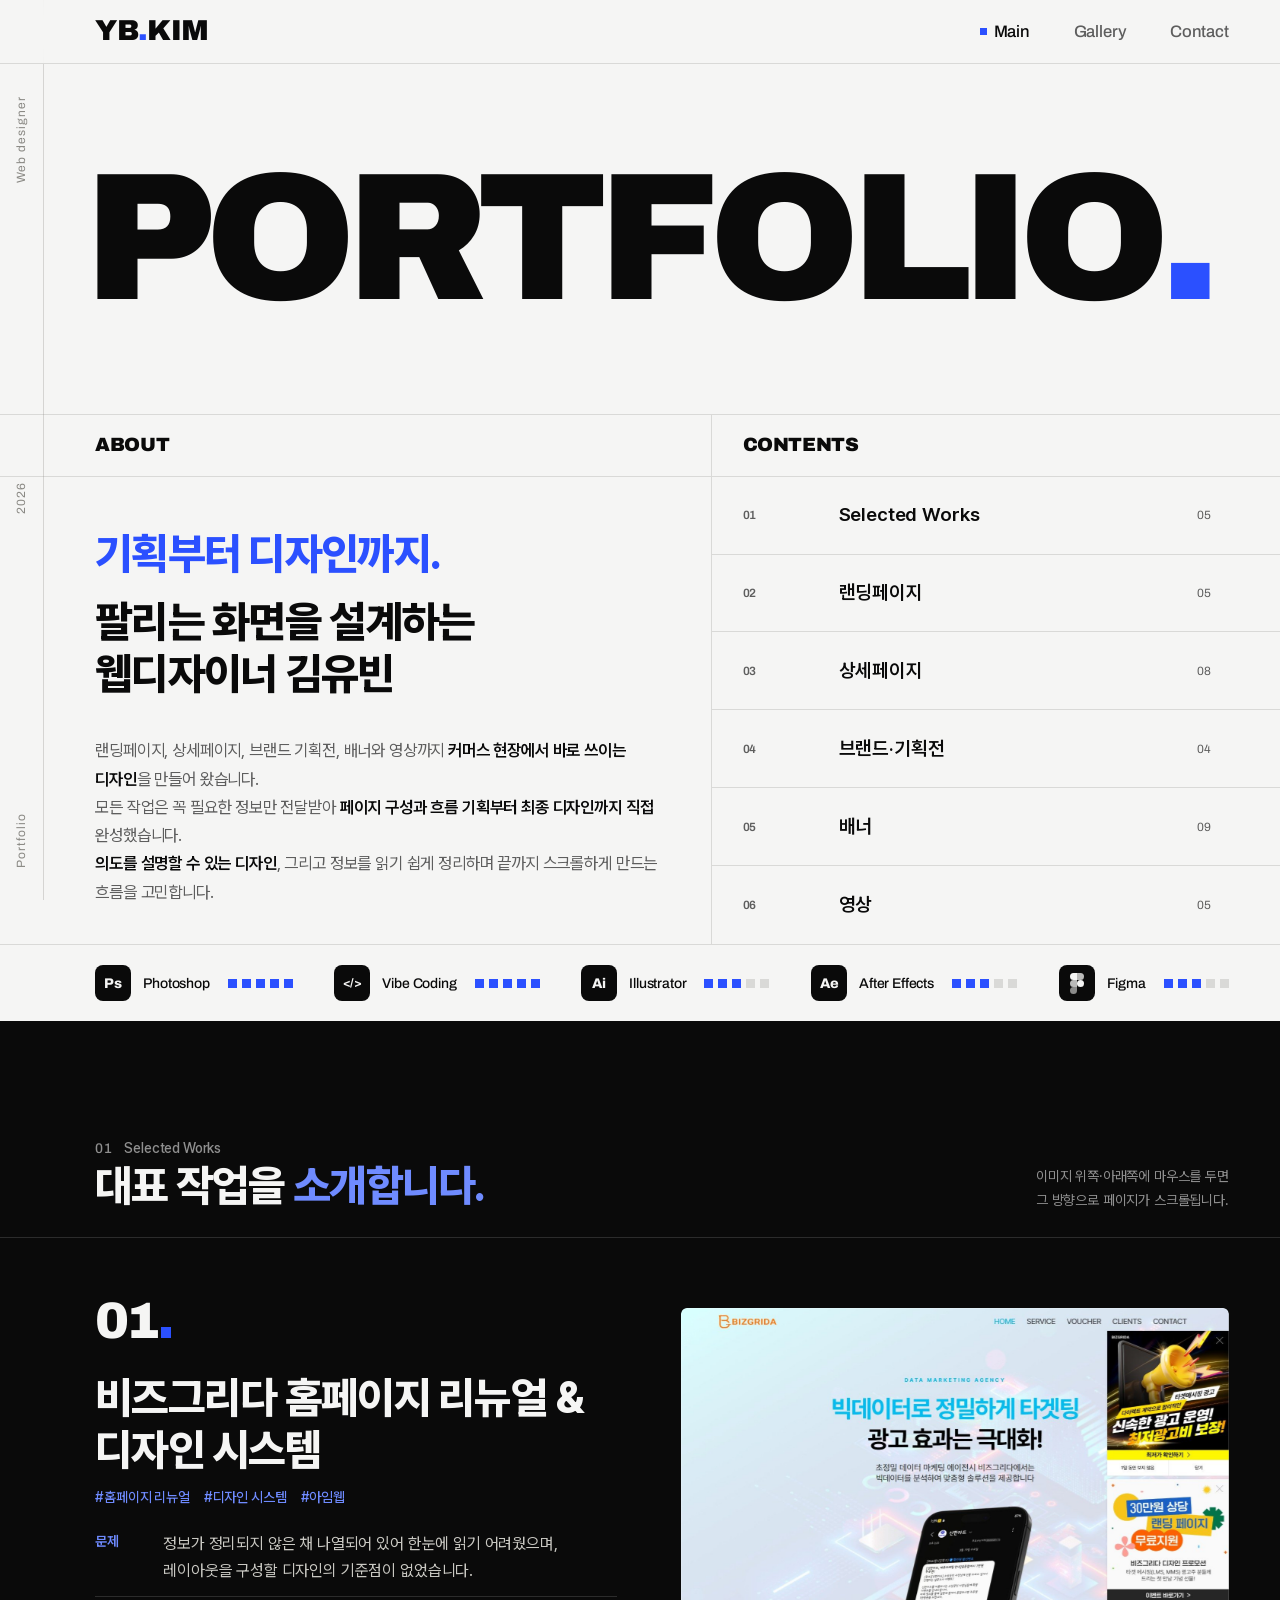
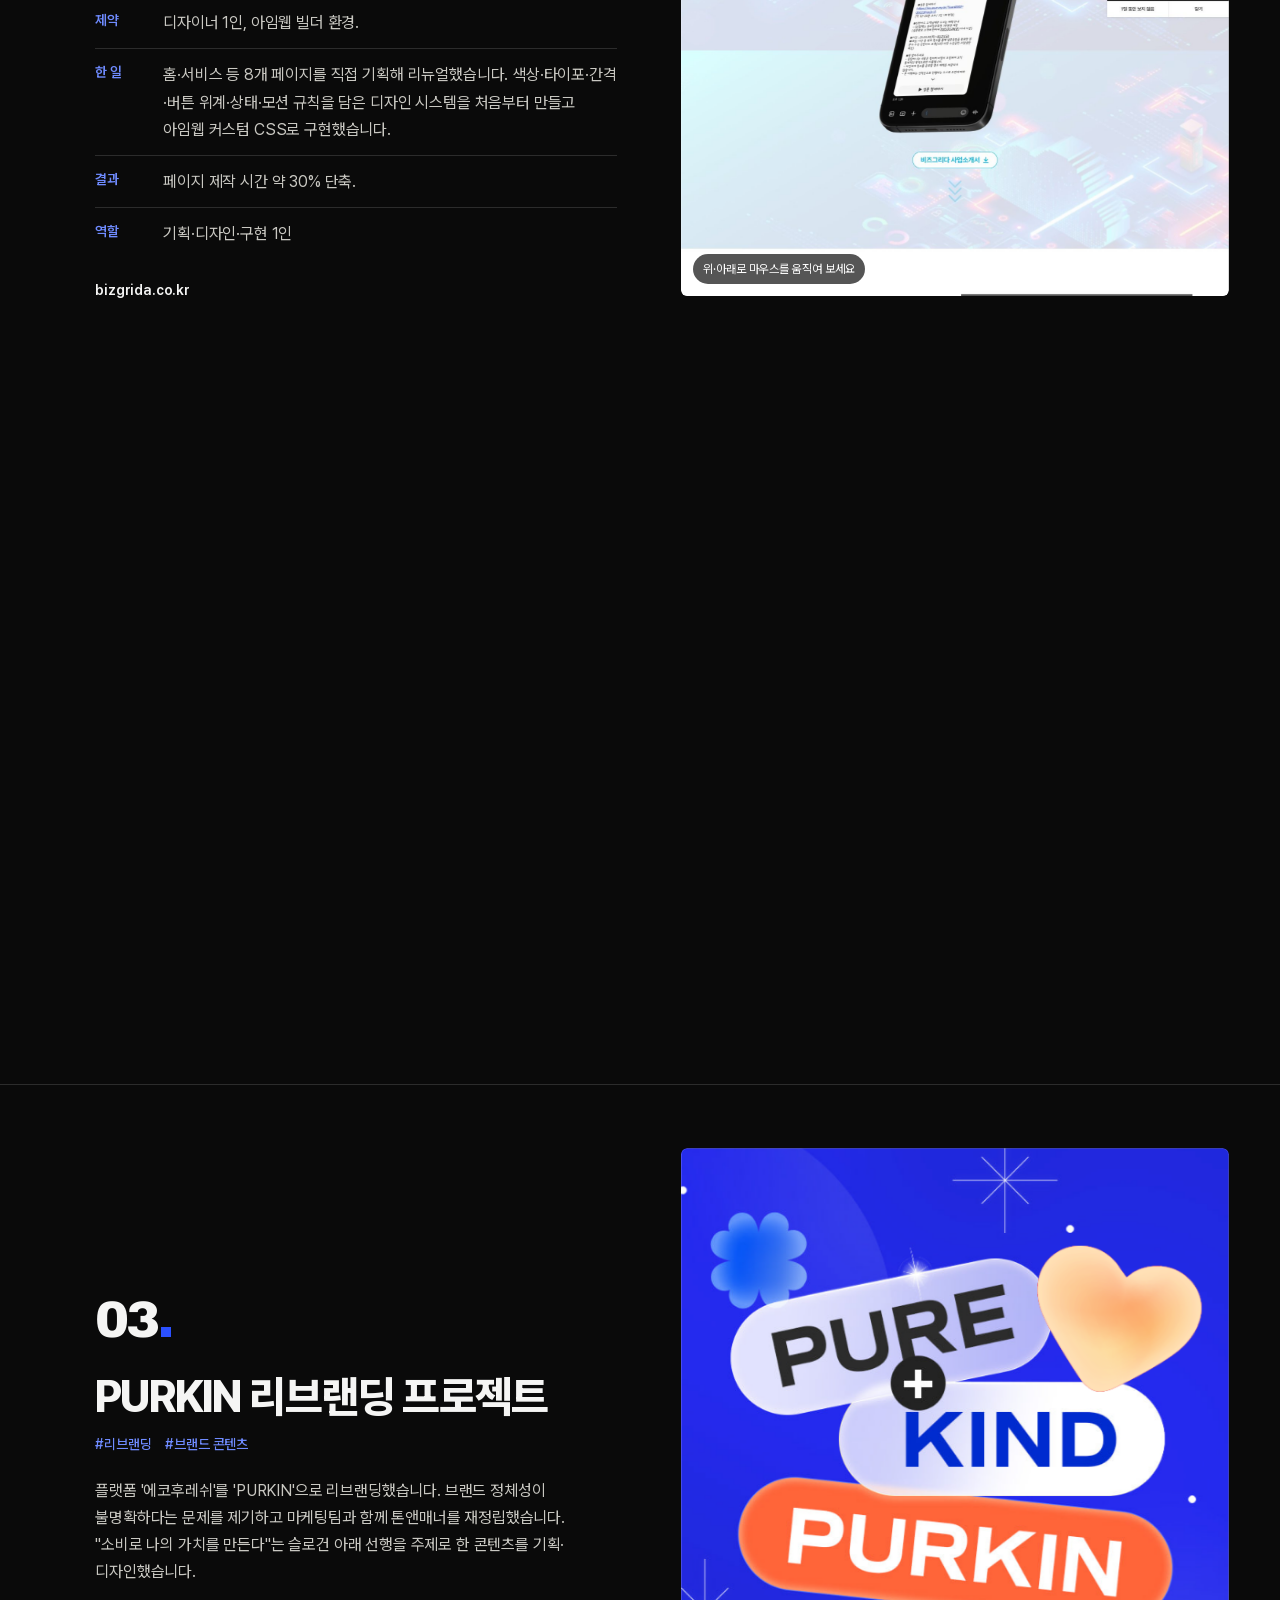
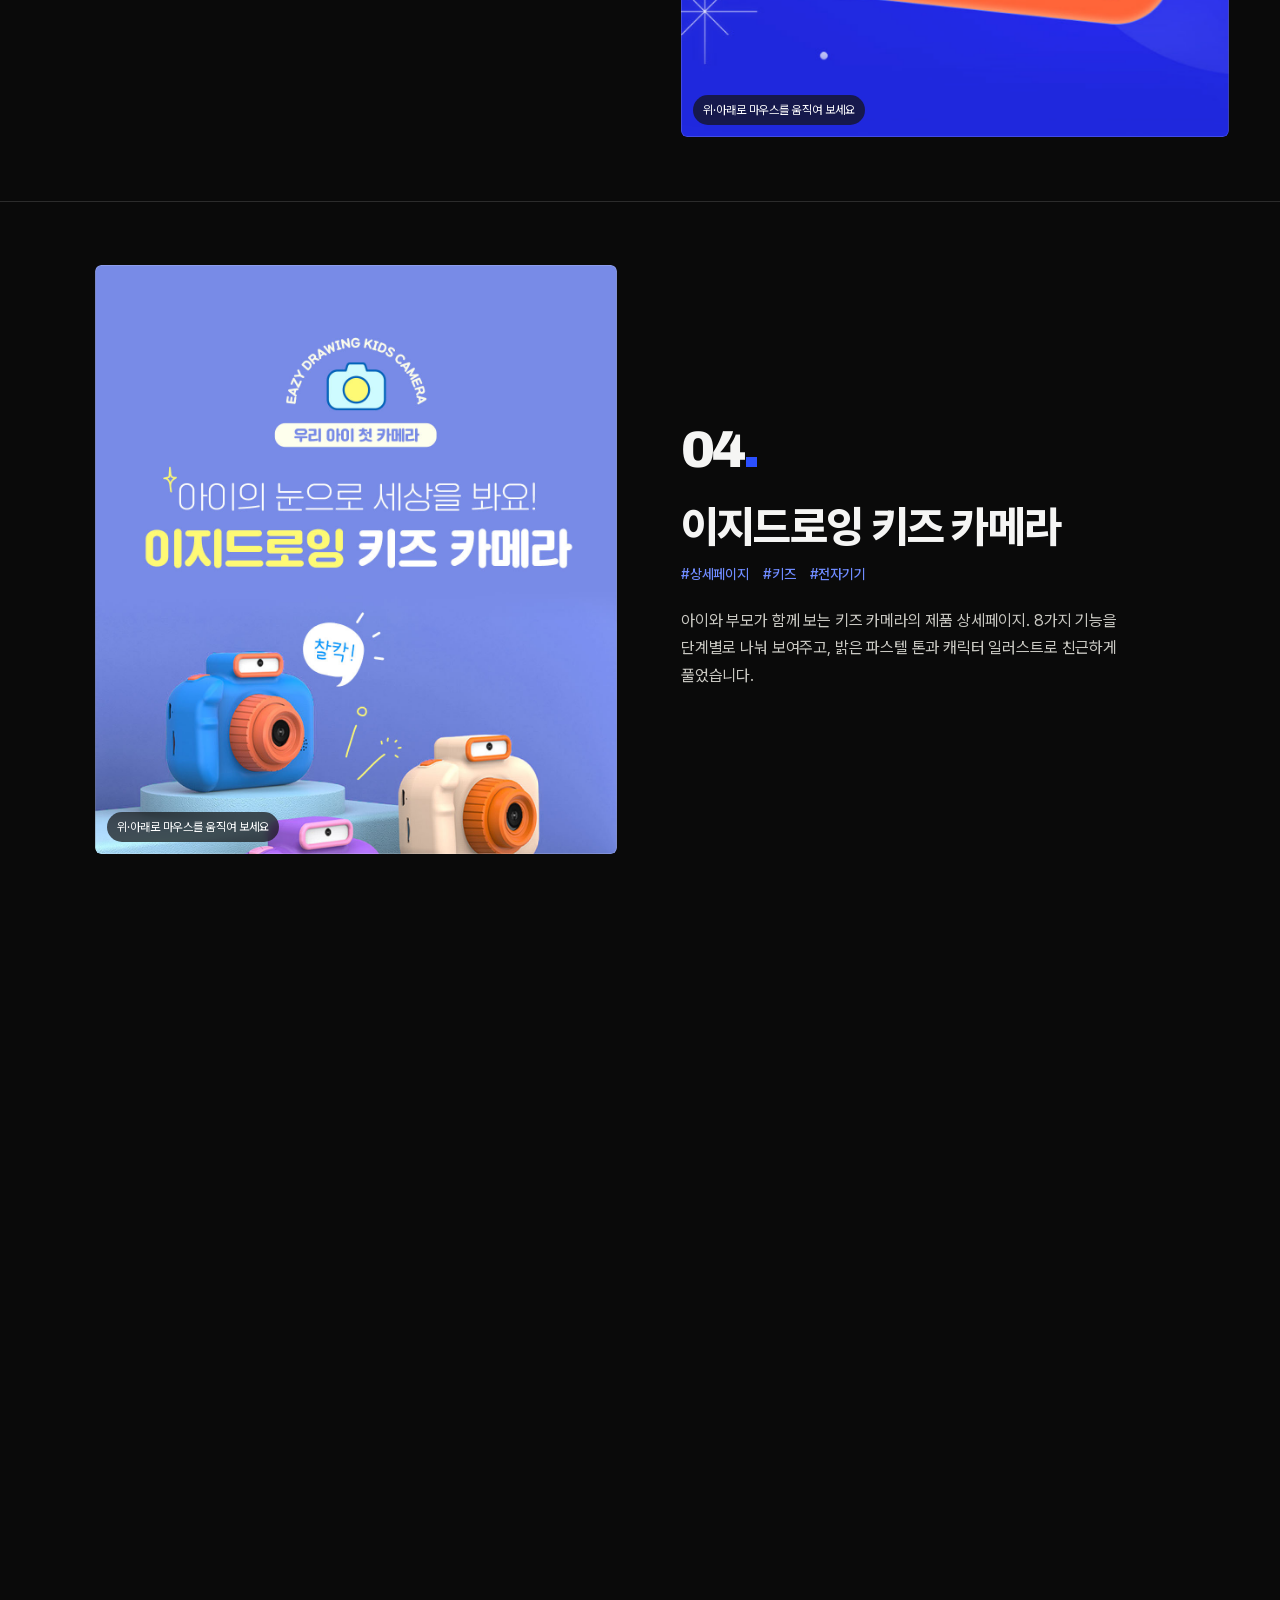
==== commit bdb57b83: "Bizgrida viewer: synced before/after scroll, merge into per-page tabs Co-Authored-By: Claude Opus 5." ====
--- a/index.html
+++ b/index.html
@@ -8,7 +8,7 @@
   <link rel="preconnect" href="https://fonts.googleapis.com">
   <link rel="preconnect" href="https://fonts.gstatic.com" crossorigin>
   <link href="https://fonts.googleapis.com/css2?family=Archivo:wght@500;600;800;900&display=swap" rel="stylesheet">
-  <link rel="stylesheet" href="css/style.css?v=20261110092424">
+  <link rel="stylesheet" href="css/style.css?v=20261110093029">
 </head>
 <body>
   <div class="side" aria-hidden="true">
@@ -108,7 +108,7 @@
     </div>
   </footer>
 
-  <script src="js/works.js?v=20261110092424"></script>
-  <script src="js/main.js?v=20261110092424"></script>
+  <script src="js/works.js?v=20261110093029"></script>
+  <script src="js/main.js?v=20261110093029"></script>
 </body>
 </html>
--- a/css/style.css
+++ b/css/style.css
@@ -403,31 +403,41 @@
 .viewer-body img { margin: 0 auto; width: 100%; max-width: min(860px, var(--nat, 860px)); height: auto; }
 .viewer-body img + img { margin-top: 24px; }
 
-/* 리뉴얼 전/후 비교: 좌우 두 창이 각각 스크롤 */
-.viewer-body.is-compare { display: flex; flex-direction: column; padding: 0; overflow: hidden; }
-.cmp { flex: 1; min-height: 0; display: grid; grid-template-columns: repeat(2, minmax(0, 1fr)); }
-.cmp-col { overflow-y: auto; overscroll-behavior: contain; padding: 0 clamp(16px, 3vw, 40px) 64px; }
-.cmp-col + .cmp-col { border-left: 1px solid var(--dark-line); }
-.cmp-col img { width: 100%; max-width: 640px; }
+/* 리뉴얼 전/후 비교: 한 번의 스크롤로 두 창이 같은 페이지끼리 맞춰 내려가고, 끝나면 합쳐져 탭 보기로 */
+.viewer-body.is-compare { padding: 0; overflow: hidden; display: flex; background: var(--dark); }
+.cmp-scroll { flex: 1; overflow-y: auto; overscroll-behavior: contain; }
+.cmp-sticky {
+  --m: 0;
+  position: sticky; top: 0; display: flex;
+  height: calc(100vh - 60px); overflow: hidden;
+}
+.cmp-col { position: relative; overflow: hidden; min-width: 0; }
+.cmp-col[data-col="before"] { flex: calc(1 - var(--m)) 1 0; opacity: calc(1 - var(--m)); }
+.cmp-col[data-col="after"] { flex: 1 1 0; border-left: 1px solid rgba(255, 255, 255, calc(.12 * (1 - var(--m)))); }
+.cmp-strip { will-change: transform; }
+.viewer-body .cmp-strip img { width: 100%; max-width: none; margin: 0; }
 .cmp-label {
-  position: sticky; top: 0; z-index: 1; margin: 0 0 16px; padding: 16px 0 12px;
-  font-size: var(--fs-s); font-weight: 700; color: var(--on-dark);
-  background: rgba(10, 10, 10, .96); text-align: center;
+  position: absolute; top: 14px; left: 50%; z-index: 1; transform: translateX(-50%); margin: 0;
+  padding: 6px 14px; border-radius: 99px; white-space: nowrap;
+  font-size: var(--fs-s); font-weight: 700; color: var(--on-dark); background: rgba(10, 10, 10, .78);
 }
 .cmp-col[data-col="after"] .cmp-label { color: var(--accent-lt); }
-.cmp-tabs { display: none; }
-@media (max-width: 700px) {
-  .cmp { grid-template-columns: 1fr; }
-  .cmp-col { display: none; }
-  .cmp-col.is-on { display: block; }
-  .cmp-col + .cmp-col { border-left: 0; }
-  .cmp-label { display: none; }
-  .cmp-tabs { display: flex; flex: none; border-bottom: 1px solid var(--dark-line); }
-  .cmp-tabs button { flex: 1; padding: 14px 0; font-size: var(--fs-s); font-weight: 500; color: var(--on-dark-2); position: relative; }
-  .cmp-tabs button[aria-selected="true"] { color: var(--accent-lt); font-weight: 700; }
-  .cmp-tabs button[aria-selected="true"]::after { content: ''; position: absolute; left: 0; right: 0; bottom: -1px; height: 2px; background: var(--accent-lt); }
-  .cmp-col { padding-top: 16px; }
-}
+.cmp-pages { min-height: calc(100vh - 60px); padding-bottom: 64px; }
+.cmp-pages-tabs {
+  position: sticky; top: 0; z-index: 2; display: flex; gap: clamp(16px, 2.4vw, 32px);
+  overflow-x: auto; scrollbar-width: none; padding: 0 var(--gutter);
+  background: rgba(10, 10, 10, .96); border-bottom: 1px solid var(--dark-line);
+}
+.cmp-pages-tabs::-webkit-scrollbar { display: none; }
+.cmp-pages-tabs button {
+  position: relative; flex: none; padding: 16px 2px 14px;
+  font-size: var(--fs-s); font-weight: 500; color: var(--on-dark-2); transition: color .2s;
+}
+.cmp-pages-tabs button:hover { color: var(--on-dark); }
+.cmp-pages-tabs button[aria-selected="true"] { color: var(--accent-lt); font-weight: 700; }
+.cmp-pages-tabs button[aria-selected="true"]::after { content: ''; position: absolute; left: 0; right: 0; bottom: -1px; height: 2px; background: var(--accent-lt); }
+.cmp-page { padding: 24px var(--gutter) 0; }
+.viewer-body .cmp-page img { width: 100%; max-width: 960px; }
 .viewer-body img.is-long { max-width: min(380px, var(--nat, 380px)); cursor: zoom-in; }
 .viewer-body img.is-long.zoomed { max-width: min(860px, var(--nat, 860px)); cursor: zoom-out; }
 .viewer-body video { margin: auto; width: 100%; max-width: 1280px; max-height: calc(100vh - 140px); background: #000; }
